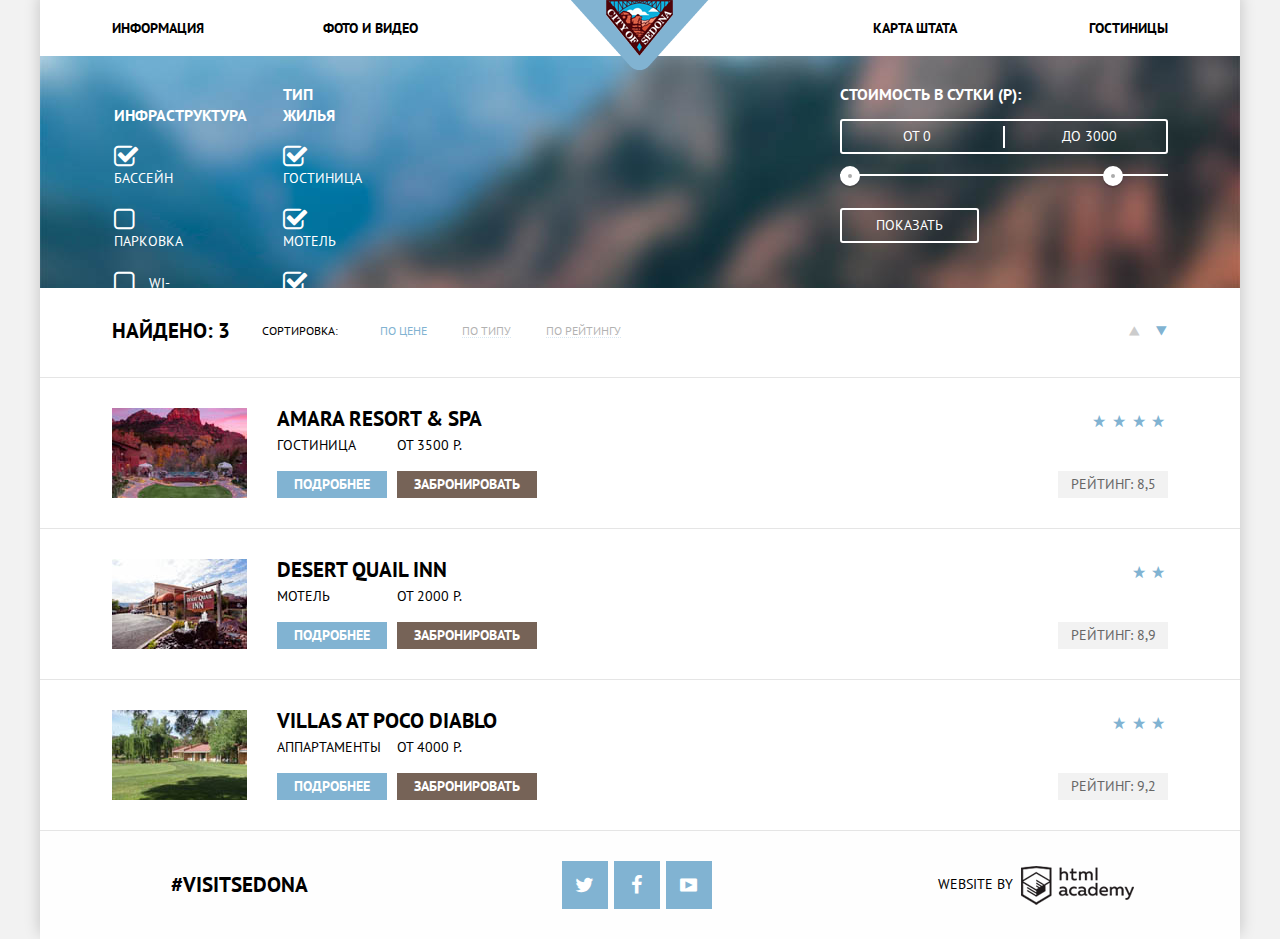
==== hotels.html @ 15d1fc4a "final grid sedona" ====
<!doctype html>
<html>
<head>
    <meta charset="utf-8">
    <title>Sedona-hotels</title>
    <link rel="stylesheet" href="css/normalize.css">
    <link rel="stylesheet" href="css/style.css">
</head>
<body>
    <div class="main-container">
        <header class="main-header">
            <nav class="main-navigation">
                <a class="logo" href="#"><img src="img/header_logo.png" alt="Sedona" width="138" height="70"></a>
                <ul>
                    <li>
                        <a href="#">Информация</a>
                    </li>
                    <li class="offset">
                        <a href="#">Фото и видео</a>
                    </li>
                    <li>
                        <a href="#">Карта штата</a>
                    </li>
                    <li>
                        <a class="active" href="#">Гостиницы</a>
                    </li>
                </ul>
            </nav>
        </header>
        
        <div class="hotels-filters clearfix">
            <form method="post" action="filter">
                <fieldset class="filter-items">
                    <h2 class="title-filter">Инфраструктура</h2>
                    <input class="input-check" type="checkbox" id="comfort1" name="comfort" checked>
                    <label for="comfort1">Бассейн</label>
                    <input class="input-check" type="checkbox" id="comfort2" name="comfort">
                    <label for="comfort2">Парковка</label>
                    <input class="input-check" type="checkbox" id="comfort3" name="comfort">
                    <label for="comfort3">wi-fi</label>
                </fieldset>

                <fieldset class="filter-items">
                    <h2 class="title-filter">Тип жилья</h2>
                    <input class="input-check" type="checkbox" id="house1" name="house" checked>
                    <label for="house1">Гостиница</label>
                    <input class="input-check" type="checkbox" id="house2" name="house" checked>
                    <label for="house2">Мотель</label>
                    <input class="input-check" type="checkbox" id="house3" name="house" checked>
                    <label for="house3">Апартаменты</label>
                </fieldset>

                <div class="filter-cost">
                    <h2 class="title-filter">Стоимость в сутки (р):</h2>
                    <div class="cost-control">
                        <div class="cost-group">
                            <label>от <input class="cost-input-in" type="text" name="cost-in" value="0"></label>
                            <label>до <input class="cost-input-out" type="text" name="cost-out" value="3000"></label>
                        </div>
                        <div class="scale">
                            <button class="scale-min" type="button"></button>
                            <button class="scale-max" type="button"></button>
                        </div>
                    </div>
                    <button class="btn" type="submit">Показать</button>
                </div>
            </form>
        </div>

        <div class="hotels-header clearfix">
            <h2 class="hotels-find-count">Найдено: 3</h2>

            <div class="sort-type">
              <div class="sort-title">Сортировка:</div>
              <a class="active-sort-type" href="#">по цене</a>
              <a href="#">по типу</a>
              <a href="#">по рейтингу</a>
            </div>

            <div class="sort">
              <a class="icon-up-dir" href="#"></a>
              <a class="icon-down-dir icon-active" href="#"></a>
            </div>
        </div> 

        <section class="hotel-items clearfix">
            <a class="photo-hotel" href="#">
                <img src="img/hotels/hotel1.jpg" width="135" height="90" alt="Amara Resort &amp; Spa">
            </a>
            
            <div class="hotel-info">
                <h2 class="hotel-title">
                    <a href="#">Amara Resort &amp; Spa</a>
                </h2>
                <div class="hotel-action">Гостиница
                    <a href="#" class="btn">Подробнее</a>
                </div>
                <div class="hotel-action">от 3500 р.
                    <a href="#" class="btn-order">Забронировать</a>
                </div>
            </div>
            
            <div class="rating">
                <div class="rating-stars"><i class="icon-star"></i><i class="icon-star"></i><i class="icon-star"></i><i class="icon-star"></i></div>
                <div class="rating-value">Рейтинг: 8,5</div>
            </div>   
        </section>
        
        <section class="hotel-items clearfix">
            <a class="photo-hotel" href="#">
                <img src="img/hotels/hotel2.jpg" width="135" height="90" alt="Desert Quail Inn">
            </a>
            
            <div class="hotel-info">
                <h2 class="hotel-title">
                    <a href="#">Desert Quail Inn</a>
                </h2>
                <div class="hotel-action">Мотель
                    <a href="#" class="btn">Подробнее</a>
                </div>
                <div class="hotel-action">от 2000 р.
                    <a href="#" class="btn-order">Забронировать</a>
                </div>
            </div>
            
            <div class="rating">
                <div class="rating-stars"><i class="icon-star"></i><i class="icon-star"></i></div>
                <div class="rating-value">Рейтинг:
                    <span>8,9</span>
                </div>
            </div>    
        </section>
        
        <section class="hotel-items clearfix">
            <a class="photo-hotel" href="#">
                <img src="img/hotels/hotel3.jpg" width="135" height="90" alt="Villas at Poco Diablo">
            </a>
            
            <div class="hotel-info">
                <h2 class="hotel-title">
                    <a href="#">Villas at Poco Diablo</a>
                </h2>
                <div class="hotel-action">Аппартаменты
                    <a href="#" class="btn">Подробнее</a>
                </div>
                <div class="hotel-action">от 4000 р.
                    <a href="#" class="btn-order">Забронировать</a>
                </div>
            </div>
            
            <div class="rating">
                <div class="rating-stars"><i class="icon-star"></i><i class="icon-star"></i><i class="icon-star"></i></div>
                <div class="rating-value">Рейтинг:
                    <span>9,2</span>
                </div>
            </div>     
        </section>
        
        <footer class="footer">
            <a href="#" class="footer-hashtag">#visitsedona</a>

            <div class="footer-socials">
                <a class="btn icon-twitter" href="#">twitter</a>
                <a class="btn icon-facebook" href="#">facebook</a>
                <a class="btn icon-youtube" href="#">youtube</a>
            </div>

            <div class="footer-copyright">website by<a class="logo-academy" href="https://htmlacademy.ru/">logo-htmlacademy</a></div>
        </footer>
    </div>
</body>
---- css/style.css ----
/**
 *  ===========================================
 *       Cлужебные правила
 *  ===========================================
**/

.clearfix::after {
    content: '';
    display: table;
    clear: both;
}

@font-face {
  font-family: "PTSans Bold";
  font-style: normal;
  font-weight: 700;
  src: url("../fonts/PTSans/PTS75F.ttf");
}

@font-face {
  font-family: "PTSans Regular";
  font-style: normal;
  font-weight: normal;
  src: url("../fonts/PTSans/PTS55F.ttf");
}

@font-face {
  font-family: 'symbols-sedona';
  src: url('../fonts/symbols-sedona/symbols-sedona.eot?60737633');
  src: url('../fonts/symbols-sedona/symbols-sedona.eot?60737633#iefix') format('embedded-opentype'),
       url('../fonts/symbols-sedona/symbols-sedona.woff?60737633') format('woff'),
       url('../fonts/symbols-sedona/symbols-sedona.ttf?60737633') format('truetype'),
       url('../fonts/symbols-sedona/symbols-sedona.svg?60737633#symbols-sedona') format('svg');
  font-weight: normal;
  font-style: normal;
}

[class^="icon-"]:before, [class*=" icon-"]:before {
  font-family: "symbols-sedona";
  font-style: normal;
  font-weight: normal;
  speak: none;
  display: inline-block;
  text-decoration: inherit;
  width: 1em;
  margin-right: .2em;
  text-align: center;
  font-variant: normal;
  text-transform: none;
  line-height: 1em;
  margin-left: .2em;
}
 
.icon-facebook:before { content: '\66'; } /* 'f' */
.icon-twitter:before { content: '\74'; } /* 't' */
.icon-up-dir:before { content: '\25b2'; color: #cccccc; } /* '▲' */
.icon-down-dir:before { content: '\25bc'; color: #cccccc; } /* '▼' */
.icon-star:before { content: '\2605'; color: #81b3d2; } /* '★' */
.icon-check-off:before { content: '\2610'; } /* '☐' */
.icon-check-on:before { content: '\2611'; } /* '☑' */
.icon-calendar:before { content: '\e800'; } /* '' */
.icon-plus:before { content: '\e801'; } /* '' */
.icon-minus:before { content: '\e802'; } /* '' */
.icon-youtube:before { content: '\f39e'; } /* '' */


/*Чтоб не мешало )))*/
.popup-search{
    display: none;
}



/**
 *  ===========================================
 *       Сетка
 *  ===========================================
**/


/*  ширина и центрирование
-----------------------------------------------*/
.main-container{
    min-width: 768px;
    max-width: 1200px;
    margin: 0 auto;
}


/*  правила шапки сайта
-----------------------------------------------*/
.main-header{
    position: relative;
}

    .main-header .logo{
        position: absolute;
        z-index: 1;
        left: 50%;
        top: -15px;
        margin-left: -69px;
    }

        .main-navigation ul{
            margin: 0;
            padding: 0 6%;
            font-size: 0;
        }

            .main-navigation li {
                display: inline-block;
                vertical-align: top;
                width: 20%;
            }

                .main-navigation li.offset{
                        margin-right: 20%;
                }

                .main-navigation li:nth-child(3) {
                    text-align: right;
                }

                .main-navigation li:nth-child(4) {
                    text-align: right;
                }

                    .main-navigation a {
                        display: inline-block;
                        font-size: 14px;
                        padding: 15px 0;
                        text-align: center;
                        text-decoration: none;
                        color: #000;
                    }

                    .main-navigation a:hover{
                        color: #a3c7de;
                    }

                    .main-navigation a:active{
                        color: #b2b2b2;
                    }


/*  правила подвала сайта
-----------------------------------------------*/
.footer{
    bottom: 0;
    left: 0;
    right: 0;
    padding: 30px 0;
    font-size: 0;
}

    .footer-hashtag{
        display: inline-block;
        width: 33.33%;
        font-size: 21px;
    }

    .footer-socials{
        display: inline-block;
        width: 33.33%;
        font-size: 0px;
    }

        .footer-socials a{
            display: inline-block;
            margin-right: 6px;
            width: 46px;
            height: 48px;
        }

    .footer-copyright{
        display: inline-block;
        width: 33.33%;
        font-size: 14px;
    }

        .footer-copyright .logo-academy{
            display: inline-block;
            font-size: 0;
            width: 113px;
            height: 39px;
            margin: 4px 8px;
        }

    
/*  правила страницы index.html
-----------------------------------------------*/
.promo{
    position: relative;
    width: 100%;
    height: 508px;
}

    .promo img{
        display: block;
        margin: 0 auto;
        padding-top: 76px;
    }

.reasons-header{
    height: 216px;
    background: #ffffff;
}

    .reasons-header .reasons-title{
        display: block;
        margin: 0 auto;
        padding-top: 64px;
        width: 500px;
    }
    
.reason-row{
    min-height: 256px;
}
            
    .reason-row .reason{
        float: left;
        width: 33.33%;
        height: 256px;
        font-size: 14px;
        vertical-align: top;
        text-align: center;
        padding: 35px 4% 0;
        box-sizing: border-box;
        background: #81b3d2;
        color: #ffffff;
    }

.reason-row-image .reason-picture{
    float: right;
}

.reason-row-image .reason{
    float: left;
}

.reason-row-image-invert .reason{
    float: right;
}

.reason-row-image-invert .reason-picture{
    float: left;
}

    .reason-image{
        position: relative;
        background: #ffffff;
        color: #000000;
    }

        .reason-image .reason-title{
            padding-top: 105px;
        }

        .reason-image .reason-text{
            font-family: "PTSans Regular", "Arial", sans-serif;
            line-height: 21px;
        }

    .reason-picture{
        position: relative;
        display: inline-block;
        width: 66.67%;
        height: 256px;
        overflow: hidden;
        font-size: 14px;
    }

        .reason-picture img{
            position: absolute;
            max-width: 100%;
            height: auto;
            -webkit-transform: scale(1);
            -ms-transform: scale(1);
            transform: scale(1);
        }

.reason-row-gray .reason{
    background: #eeeeee;
    color:#000000;
}

.search-hotel{
   width: 568px;
    margin: 0 auto;
    text-align: center;
}

    .search-hotel .search-hotel-title{
        font-size: 30px;
        line-height: 24px;
        text-align: center;
        margin-top: 59px;
    }

    .search-hotel .search-text{
        font-family: "PTSans Regular", "Arial", sans-serif;
        line-height: 24px;
        text-align: center;
        margin-top: 29px;
    }

.btn-search{
    display: block;
    margin: 0 auto;
    background: #766357;
    padding: 30px;
    margin-top: 45px;
    text-decoration: none;
    color: #ffffff;
    font-size: 21px;
}

    .btn-search:hover{
        background: #604e43;
    }

    .btn-search:active{
        background: #503e33;
        color: rgba(255,255,255,0.3);
    }

.map{
    position: relative;
    height: 593px;
}

.map-canvas{
    height: auto;
}


/*  правила страницы hotels.html
-----------------------------------------------*/
.hotels-filters{
    position: relative;
    width: 100%;
    max-height: 217px;
    padding-top: 15px;
}

.filter-items{
    display: inline-block;
    padding-left: 6%;
    margin-right: 30px;
}

input[type="checkbox"]{ 
    display: none; 
}

input[type="checkbox"] + label{
    display: block;
    margin: 21px 0;
    cursor: pointer;
}

input[type="checkbox"] + label::before{
    content: "\2610";
    font-family: "symbols-sedona";
    display: inline-block;
    vertical-align: top;
    font-size: 26px;
    margin-right: 15px;
}

input[type="checkbox"]:checked + label::before{
    content: "\2611";
    margin-right: 11px;
}

.filter-cost{
    display: inline-block;
    float: right;
    padding-right: 6%;
    box-sizing: border-box;
    width: 33.33%;
}

    .cost-group {
        position: relative;
        font-size: 0;
    }

    .cost-group label {
        display: inline-block;
        width: 40%;
        padding: 5px 5%;
        font-size: 14px;
    }

    .cost-group input{
        max-width: 50%;
        padding: 0;
    }

    .scale{
        position: relative;
        margin: 20px 0;
        height: 2px;
        background: #fff;
    }

    .scale button{
        position: absolute;
        top: -8px;
        padding: 2px;
        box-shadow: 0 2px 0 0 rgba(0,0,0,.14);
        cursor: pointer;
    }

        .scale button.scale-min{
            left: 0;
        }

        .scale button.scale-max{
            right: 45px;
        }

button.btn{
    display: inline-block;
    margin: 12px 0px;
    padding: 5px 34px;
    cursor: pointer;
}

.hotels-header{
    display: block;
    padding: 30px 6%;
}

    .hotels-find-count{
        float: left;
        margin: 0;
        width: 150px;
        line-height: 26px;
    }

    .sort-type{
        float: left;
    }

        .sort-type a{
            position: relative;
            margin-right: 32px;
        }

        .sort-title{
            display: inline-block;
            width: 115px;
        }

.sort{
    float: right;
}

    .sort a{
        display: inline-block;
        width: 23px;
    }

.hotel-items{
    padding: 30px 6%;
    border-bottom: 1px solid #e5e5e5;
}

    .photo-hotel{
        display: block;
        float: left;
        width: 135px;
        height: 90px;
    }

.hotel-info{
    float: left;
    margin-left: 30px;
}

    .hotel-title{
        margin-top:0;
        margin-bottom: 6px;
    }

.hotel-action{
    display: inline-block;
    max-width: 160px;
    margin: 0px 6px 0px 0px;
}

    .hotel-action a{
        display: block;
        margin-top: 15px;
        padding: 3px 17px;
    }

.rating{
    float:right;
    width: 110px;
    text-align: right;
}

    .rating-stars{
        position: relative;
        width: 110px;
        height: 21px;
        margin-bottom: 42px;
    }

        .rating-value{
            padding: 3px 0px;
        }

/**
 *  ============================================
 *       Оформление и декорирование
 *  ============================================
**/

body{
    background: #f2f2f2;
    font-family: "PTSans Bold", "PT Sans", "Arial", serif;
    text-transform: uppercase;
    font-size: 14px;
    line-height: 26px;
    color: #000000;
    font-weight: normal;
}

h1{
    font-size: 21px;
    line-height: 26px;
}

h2{
    font-size: 21px;
    line-height: 21px;
}

p{
    line-height: 26px;
}

figure{
    margin: 0;
    padding: 0;
}

fieldset{
    padding: 0;
    border: none;
}

input[type="checkbox"] + label{
    color: #ffffff;
    vertical-align: top;
    font-family: "PTSans Regular", "Arial", sans-serif;
    line-height: 21px;
}

.main-container{
    box-shadow: 0 -5px 15px 0 rgba(0,0,0,.2);
    background: #ffffff;
}

.main-header{
    background: #fff;
}

    .main-navigation ul{
        list-style: none;
    }

.promo{
    background: url("../img/promo_img.jpg") no-repeat 50% 30%;
    background-size: cover;
}

    .promo::after{
        content: "";
        position: absolute;
        left: 0;
        right: 0;
        bottom: 0;
        height: 57px;
        background: url("../img/promo_maska.png");
        background-size: 100% 57px;
    }

.reasons-title{
    text-align: center;
}

    .reason-image::before {
            content: '';
            position: absolute;
            left: 50%;
            top: 60px;
            width: 75px;
            height: 76px;
            margin-left: -38px;
            background: transparent url("../img/sprites_advices.png") no-repeat;
    }

        .reason-image-home::before {
            background-position: 0 0;
        }

        .reason-image-hamburger::before {
            background-position: 0 -88px;
        }

        .reason-image-gift::before {
            background-position: 0 -182px;
        }

.reasons-header p{
    font-family: "PTSans Regular", "Arial", sans-serif;
    text-align: center;
    margin-top: 38px;
    margin-bottom: 20px;
}

    .reason-number{
        font-family: "PTSans Regular", "Arial", sans-serif;
        line-height: 21px;
    }

    .reason-text{
        font-family: "PTSans Regular", "Arial", sans-serif;
        line-height: 21px;
    }

.reason-row .reason-image{
    min-height: 330px;
    background: #ffffff;
    color: #000000;
}

.hotels-filters{
    background: transparent url("../img/bg_hotels_filters.jpg") no-repeat 0 50%;
    background-size: cover;
    color: #ffffff;
}

    .hotel-filters h2{
        text-align: left;
    }

.filter-items h2{
    font-family: "PTSans Bold", "Arial", sans-serif;
    font-size: 16px;
    line-height: 21px;
    color: #ffffff;  
}

.filter-cost{
    vertical-align: top;
    font-size: 14px;
}

.title-filter{
    color: #ffffff;
    font-size: 16px;
}

.cost-group {
    border: 2px solid #ffffff;
    border-radius: 3px;
}

    .cost-group::before {
        content: '';
        position: absolute;
        left: 50%;
        top: 5px;
        width: 2px;
        height: 22px;
        margin-left: -1px;
        background: #fff;
    }

    .cost-group label {
        vertical-align: top;
        text-align: right;
        font-family: "PTSans Regular", "Arial", sans-serif;
        line-height: 21px;
    }

    .cost-group input{
        border: none;
        color: #fff;
        background-color: transparent;
    }

    .scale button{
        border: 8px solid #fff;
        border-radius: 50%;
        outline: none;
        background: #ababab;
    }

button.btn{
    border: 2px solid #FFF;
    border-radius: 3px;
    background-color: transparent;   
    font-family: "PTSans Regular", "Arial", sans-serif;
    color: #FFF;
    line-height: 21px;
    text-align: center;
    text-transform: uppercase;
}

.sort a{
        font-size: 23px;
        text-align: right;
        text-decoration: none;
    }

.hotel-items{
    border-bottom: 1px solid #e5e5e5;
}

.hotel-info{
    float: left;
    margin-left: 30px;
}

    .hotel-title{
        margin-top:0;
        margin-bottom: 6px;
    }

        .hotel-title a{
            color: #000000;
            text-decoration: none;
        }

.hotel-action{
    vertical-align: top;
    font-family: "PTSans Regular", "Arial", sans-serif;
    line-height: 21px;
}

    .hotel-action a{
        background: #81b3d2;
        text-decoration: none;
        font-family: "PTSans Bold", "Arial", sans-serif;
        color: #ffffff;
    }

    .rating-value{
        text-align: center;
        color: #666;
        background: #F2F2F2;
        font-family: "PTSans Regular", "Arial", sans-serif;
        line-height: 21px;
    }

.hotels-header{
    line-height: 26px;
    border-bottom: 1px solid #e5e5e5;
}

    .sort-type{
        font-family: "PTSans Regular", "Arial", sans-serif;
        font-size: 12px;
    }

        .sort-type a{
            vertical-align: top;
            text-decoration: none;
            color: #000000;
            opacity: 0.3;
        }

        .sort-title{
            vertical-align: top;
        }

.sort-type a::after {
    content: '';
    position: absolute;
    left: 0;
    right: 0;
    bottom: 0;
    border-top: 1px dotted #81b3d2;
}

.sort-type a:hover{
    color: #81b3d2;
    opacity: 1;
}

.sort-type a:active::after{
    border: none;
}

.sort-type a:active{
    color: #000000;
    opacity: 1;
}


.sort-type a.active-sort-type{
    color:#81b3d2;
    opacity: 1;
}

.sort-type a.active-sort-type::after{
    border: none;
}

.icon-up-dir:hover::before, .icon-down-dir:hover::before{
    color: #000000;
}

.icon-active::before{
    color: #81b3d2;
}

.icon-up-dir:active::before, .icon-down-dir:active::before{
    color: #81b3d2;
}


.hotel-title a:hover{
    color: #81b3d2;
}

.hotel-title a:active{
    color: rgba(0, 0, 0, 0.3);
}

.hotel-action a.btn:hover{
    background: #669ec0;
}

.hotel-action a.btn:active{
    background: #5496bd;
    color: rgba(255, 255, 255, 0.3);
}

.hotel-action a.btn-order{
    background: #766357;
}

.hotel-action a.btn-order:hover{
    background: #604e43;
}

.hotel-action a.btn-order:active{
    background: #503e33;
    color: rgba(255, 255, 255, 0.3);
}





.footer{
    background: rgba(254, 254, 254, 0.9);
}

.footer-hashtag{
    color: #000000;
    text-align: center;
    text-decoration: none;
    vertical-align: middle;
}

.footer-socials{
    text-align: center;
}

    .footer-socials a{
        background: #81b3d2;
        vertical-align: middle;
        text-decoration: none;
    }

    .footer-socials a::before{
        font-size: 20px;
        line-height: 48px;
    }

.footer-socials a.icon-twitter::before,
.footer-socials a.icon-facebook::before,
.footer-socials a.icon-youtube::before{
    color: #ffffff;
}

.footer-copyright{
    font-family: "PTSans Regular", "Alial", sans-serif;
    text-align: center;
    text-decoration: none;
    vertical-align: middle;
}


    .footer-copyright .logo-academy{
        vertical-align: middle;
        text-decoration: none;
        background: transparent url("../img/sprites_ha.png") no-repeat;
        background-position: 50% 0;
    }

        .logo-academy:hover {
            background-position: 50% -48px;
        }

        .logo-academy:active {
            background-position: 50% -95px;
        }
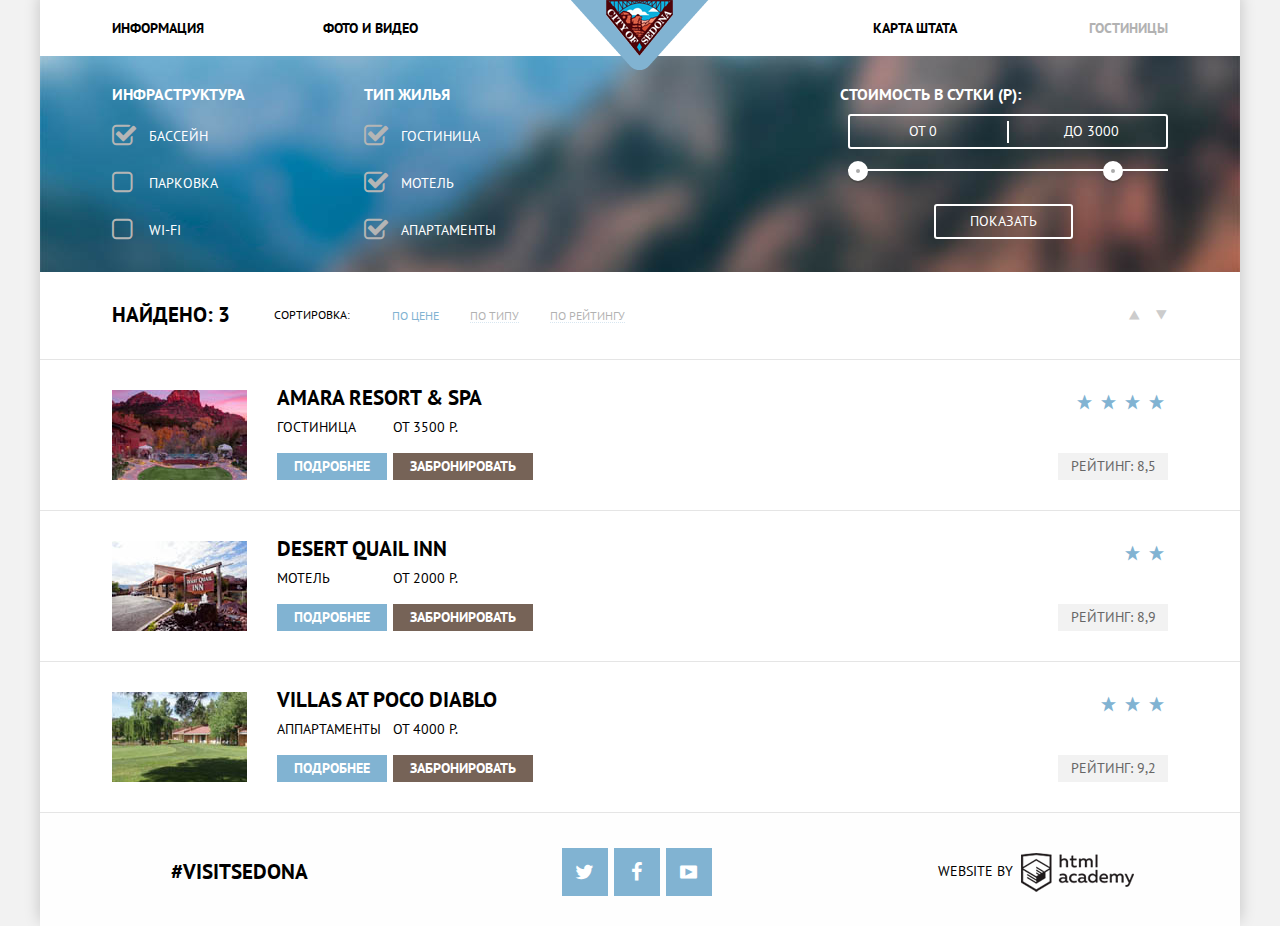
==== commit eba90a84: "+++" ====
--- a/hotels.html
+++ b/hotels.html
@@ -2,7 +2,8 @@
 <html>
 <head>
     <meta charset="utf-8">
-    <title>Sedona-hotels</title>
+    <title>Sedona hotels</title>
+    <link href='https://fonts.googleapis.com/css?family=PT+Sans:400,700&subset=latin,cyrillic' rel='stylesheet' type='text/css'>
     <link rel="stylesheet" href="css/normalize.css">
     <link rel="stylesheet" href="css/style.css">
 </head>
@@ -28,8 +29,8 @@
             </nav>
         </header>
         
-        <div class="hotels-filters clearfix">
-            <form method="post" action="filter">
+        <div class="hotels-filters">
+            <form method="post" action="filter" class="clearfix">
                 <fieldset class="filter-items">
                     <h2 class="title-filter">Инфраструктура</h2>
                     <input class="input-check" type="checkbox" id="comfort1" name="comfort" checked>
--- a/css/style.css
+++ b/css/style.css
@@ -1,89 +1,21 @@
-/**
- *  ===========================================
- *       Cлужебные правила
- *  ===========================================
-**/
-
-.clearfix::after {
-    content: '';
-    display: table;
-    clear: both;
-}
-
-@font-face {
-  font-family: "PTSans Bold";
-  font-style: normal;
-  font-weight: 700;
-  src: url("../fonts/PTSans/PTS75F.ttf");
-}
-
-@font-face {
-  font-family: "PTSans Regular";
-  font-style: normal;
-  font-weight: normal;
-  src: url("../fonts/PTSans/PTS55F.ttf");
-}
-
-@font-face {
-  font-family: 'symbols-sedona';
-  src: url('../fonts/symbols-sedona/symbols-sedona.eot?60737633');
-  src: url('../fonts/symbols-sedona/symbols-sedona.eot?60737633#iefix') format('embedded-opentype'),
-       url('../fonts/symbols-sedona/symbols-sedona.woff?60737633') format('woff'),
-       url('../fonts/symbols-sedona/symbols-sedona.ttf?60737633') format('truetype'),
-       url('../fonts/symbols-sedona/symbols-sedona.svg?60737633#symbols-sedona') format('svg');
-  font-weight: normal;
-  font-style: normal;
-}
-
-[class^="icon-"]:before, [class*=" icon-"]:before {
-  font-family: "symbols-sedona";
-  font-style: normal;
-  font-weight: normal;
-  speak: none;
-  display: inline-block;
-  text-decoration: inherit;
-  width: 1em;
-  margin-right: .2em;
-  text-align: center;
-  font-variant: normal;
-  text-transform: none;
-  line-height: 1em;
-  margin-left: .2em;
-}
- 
-.icon-facebook:before { content: '\66'; } /* 'f' */
-.icon-twitter:before { content: '\74'; } /* 't' */
-.icon-up-dir:before { content: '\25b2'; color: #cccccc; } /* '▲' */
-.icon-down-dir:before { content: '\25bc'; color: #cccccc; } /* '▼' */
-.icon-star:before { content: '\2605'; color: #81b3d2; } /* '★' */
-.icon-check-off:before { content: '\2610'; } /* '☐' */
-.icon-check-on:before { content: '\2611'; } /* '☑' */
-.icon-calendar:before { content: '\e800'; } /* '' */
-.icon-plus:before { content: '\e801'; } /* '' */
-.icon-minus:before { content: '\e802'; } /* '' */
-.icon-youtube:before { content: '\f39e'; } /* '' */
-
-
-/*Чтоб не мешало )))*/
-.popup-search{
-    display: none;
-}
-
-
-
-/**
- *  ===========================================
- *       Сетка
- *  ===========================================
-**/
-
-
-/*  ширина и центрирование
+/*  Правила центрирования сайта
 -----------------------------------------------*/
+body{
+    background: #f2f2f2;
+    font-family: "PT Sans", "Arial", serif;
+    font-weight: 700;
+    text-transform: uppercase;
+    font-size: 14px;
+    line-height: 26px;
+    color: #000000;
+}
+
 .main-container{
     min-width: 768px;
     max-width: 1200px;
     margin: 0 auto;
+    box-shadow: 0 -5px 15px 0 rgba(0,0,0,.2);
+    background: #ffffff;
 }
 
 
@@ -91,6 +23,7 @@
 -----------------------------------------------*/
 .main-header{
     position: relative;
+    background: #fff;
 }
 
     .main-header .logo{
@@ -105,6 +38,7 @@
             margin: 0;
             padding: 0 6%;
             font-size: 0;
+            list-style: none;
         }
 
             .main-navigation li {
@@ -139,8 +73,20 @@
                     }
 
                     .main-navigation a:active{
+                        color: rgba(0, 0, 0, 0.3);
+                    }
+
+                    .main-navigation a.active{
                         color: #b2b2b2;
                     }
+
+                        .main-navigation a.active:hover{
+                            color: #766357;
+                        }
+
+                        .main-navigation a.active:active{
+                            color: rgba(118, 99, 87, 0.3);
+                        }
 
 
 /*  правила подвала сайта
@@ -150,19 +96,26 @@
     left: 0;
     right: 0;
     padding: 30px 0;
+    padding-top: 35px;
     font-size: 0;
+    background: rgba(254, 254, 254, 0.9);
 }
 
     .footer-hashtag{
         display: inline-block;
         width: 33.33%;
         font-size: 21px;
+        color: #000000;
+        text-align: center;
+        text-decoration: none;
+        vertical-align: middle;
     }
 
     .footer-socials{
         display: inline-block;
         width: 33.33%;
         font-size: 0px;
+        text-align: center;
     }
 
         .footer-socials a{
@@ -170,12 +123,49 @@
             margin-right: 6px;
             width: 46px;
             height: 48px;
-        }
+            background: #81b3d2;
+            vertical-align: middle;
+            text-decoration: none;
+        }
+
+            .footer-socials a:hover,
+            .footer-socials a:hover,
+            .footer-socials a:hover{
+                background: #669ec0;
+            }
+
+            .footer-socials a:active,
+            .footer-socials a:active,
+            .footer-socials a:active{
+                background: #5496bd;
+            }
+
+            .footer-socials a::before{
+                font-size: 20px;
+                line-height: 48px;
+            }
+
+                .footer-socials a.icon-twitter::before,
+                .footer-socials a.icon-facebook::before,
+                .footer-socials a.icon-youtube::before{
+                    color: #ffffff;
+                }
+
+                .footer-socials a.icon-twitter:active::before,
+                .footer-socials a.icon-facebook:active::before,
+                .footer-socials a.icon-youtube:active::before{
+                    opacity: 0.3;
+                }
 
     .footer-copyright{
         display: inline-block;
         width: 33.33%;
         font-size: 14px;
+        font-family: "PT Sans", "Arial", sans-serif;
+        font-weight: 400;
+        text-align: center;
+        text-decoration: none;
+        vertical-align: middle;
     }
 
         .footer-copyright .logo-academy{
@@ -184,16 +174,41 @@
             width: 113px;
             height: 39px;
             margin: 4px 8px;
-        }
-
-    
+            vertical-align: middle;
+            text-decoration: none;
+            background: transparent url("../img/sprites_ha.png") no-repeat;
+            background-position: 50% 0;
+        }
+
+            .logo-academy:hover {
+                background-position: 50% -48px;
+            }
+
+            .logo-academy:active {
+                background-position: 50% -95px;
+            }
+
+        
 /*  правила страницы index.html
 -----------------------------------------------*/
 .promo{
     position: relative;
     width: 100%;
     height: 508px;
-}
+    background: url("../img/promo_img.jpg") no-repeat 50% 30%;
+    background-size: cover;
+}
+
+    .promo::after{
+        content: "";
+        position: absolute;
+        left: 0;
+        right: 0;
+        bottom: 0;
+        height: 57px;
+        background: url("../img/promo_maska.png");
+        background-size: 100% 57px;
+    }
 
     .promo img{
         display: block;
@@ -209,10 +224,18 @@
     .reasons-header .reasons-title{
         display: block;
         margin: 0 auto;
-        padding-top: 64px;
+        padding-top: 60px;
         width: 500px;
     }
-    
+
+    .reasons-header p{
+        font-family: "PT Sans", "Arial", sans-serif;
+        font-weight: 400;
+        text-align: center;
+        margin-top: 26px;
+        margin-bottom: 20px;
+    }
+  
 .reason-row{
     min-height: 256px;
 }
@@ -230,6 +253,71 @@
         color: #ffffff;
     }
 
+
+    .reason-row .reason-image{
+        min-height: 330px;
+        background: #ffffff;
+        color: #000000;
+    }
+
+    .reason-image-home::before {
+        background-position: 0 0;
+    }
+
+    .reason-image-hamburger::before {
+        background-position: 0 -88px;
+    }
+
+    .reason-image-gift::before {
+        background-position: 0 -182px;
+    }
+
+        .reason-image{
+            position: relative;
+            background: #ffffff;
+            color: #000000;
+        }
+
+            .reason-image::before {
+                content: '';
+                position: absolute;
+                left: 50%;
+                top: 60px;
+                width: 75px;
+                height: 76px;
+                margin-left: -38px;
+                background: transparent url("../img/sprites_advices.png") no-repeat;
+            }
+
+        .reason-image .reason-title{
+            padding-top: 108px;
+        }
+
+            .reasons-title{
+                 text-align: center;
+            }
+
+                .reason-number{
+                    font-family: "PT Sans", "Arial", sans-serif;
+                    font-weight: 400;
+                    line-height: 21px;
+                    margin-top: 25px;
+                }
+
+        .reason-image .reason-text{
+            font-family: "PT Sans", "Arial", sans-serif;
+            font-weight: 400;
+            line-height: 21px;
+        }
+
+        .reason-text{
+            font-family: "PT Sans", "Arial", sans-serif;
+            font-weight: 400;
+            line-height: 21px;
+            margin-top: 22px;
+        }
+
+
 .reason-row-image .reason-picture{
     float: right;
 }
@@ -245,27 +333,14 @@
 .reason-row-image-invert .reason-picture{
     float: left;
 }
-
-    .reason-image{
-        position: relative;
-        background: #ffffff;
-        color: #000000;
-    }
-
-        .reason-image .reason-title{
-            padding-top: 105px;
-        }
-
-        .reason-image .reason-text{
-            font-family: "PTSans Regular", "Arial", sans-serif;
-            line-height: 21px;
-        }
 
     .reason-picture{
         position: relative;
         display: inline-block;
         width: 66.67%;
         height: 256px;
+        margin: 0;
+        padding: 0;
         overflow: hidden;
         font-size: 14px;
     }
@@ -282,6 +357,7 @@
 .reason-row-gray .reason{
     background: #eeeeee;
     color:#000000;
+    padding-top: 28px;
 }
 
 .search-hotel{
@@ -294,11 +370,12 @@
         font-size: 30px;
         line-height: 24px;
         text-align: center;
-        margin-top: 59px;
+        margin-top: 55px;
     }
 
     .search-hotel .search-text{
-        font-family: "PTSans Regular", "Arial", sans-serif;
+        font-family: "PT Sans", "Arial", sans-serif;
+        font-weight: 400;
         line-height: 24px;
         text-align: center;
         margin-top: 29px;
@@ -309,7 +386,7 @@
     margin: 0 auto;
     background: #766357;
     padding: 30px;
-    margin-top: 45px;
+    margin-top: 50px;
     text-decoration: none;
     color: #ffffff;
     font-size: 21px;
@@ -329,25 +406,50 @@
     height: 593px;
 }
 
-.map-canvas{
-    height: auto;
-}
+    .map-canvas{
+        height: auto;
+    }
 
 
 /*  правила страницы hotels.html
 -----------------------------------------------*/
 .hotels-filters{
     position: relative;
-    width: 100%;
     max-height: 217px;
-    padding-top: 15px;
-}
+    padding: 15px 6% 5px;
+    background: transparent url("../img/bg_hotels_filters.jpg") no-repeat 0 50%;
+    background-size: cover;
+    color: #ffffff;
+}
+
+    .hotels-filters form{
+        font-size: 0px;
+    }
+
+        .hotel-filters h2{
+            text-align: left;
+        }
+
 
 .filter-items{
-    display: inline-block;
-    padding-left: 6%;
+    float: left;
+    box-sizing: border-box;
+    margin: 0;
     margin-right: 30px;
-}
+    font-size: 14px;
+}
+
+    .filter-items:first-child{
+         margin-right: 119px;
+    }
+
+    .filter-items h2{
+        font-family: "PT Sans", "Arial", sans-serif;
+        font-weight: 700;
+        font-size: 16px;
+        line-height: 21px;
+        color: #ffffff;  
+    }
 
 input[type="checkbox"]{ 
     display: none; 
@@ -356,46 +458,108 @@
 input[type="checkbox"] + label{
     display: block;
     margin: 21px 0;
+    margin-bottom: 26px;
+    margin-left: 0;
     cursor: pointer;
-}
-
-input[type="checkbox"] + label::before{
-    content: "\2610";
-    font-family: "symbols-sedona";
-    display: inline-block;
+    color: #ffffff;
     vertical-align: top;
-    font-size: 26px;
-    margin-right: 15px;
+    font-family: "PT Sans", "Arial", sans-serif;
+    font-weight: 400;
+    line-height: 21px;
+}
+
+    input[type="checkbox"] + label::before{
+        content: "\2610";
+        color: #b5b5b5;
+        font-family: "symbols-sedona";
+        display: inline-block;
+        vertical-align: top;
+        font-size: 26px;
+        margin-right: 17px;
+    }
+
+    input[type="checkbox"] + label:hover::before{
+        color: #ffffff;
+    }
+
+input[type="checkbox"]:disabled + label::before,
+input[type="checkbox"]:disabled + label{
+    color: #595c5c;
+    cursor: default;
 }
 
 input[type="checkbox"]:checked + label::before{
     content: "\2611";
-    margin-right: 11px;
+    margin-right: 13px;
 }
 
 .filter-cost{
-    display: inline-block;
     float: right;
-    padding-right: 6%;
+    font-size: 14px;
     box-sizing: border-box;
-    width: 33.33%;
+    width: 33%;
+    padding-left: 20px;
+    vertical-align: top;
+    font-size: 14px;
+}
+
+    .filter-cost .title-filter{
+        margin-bottom: 9px;    
+    }
+
+    .title-filter{
+        color: #ffffff;
+        font-size: 16px;
+    }
+
+        .hotel-title a:hover{
+            color: #81b3d2;
+        }
+
+        .hotel-title a:active{
+            color: rgba(0, 0, 0, 0.3);
+        }
+
+.cost-control{
+    margin-left: 8px;
 }
 
     .cost-group {
         position: relative;
         font-size: 0;
-    }
+        border: 2px solid #ffffff;
+        border-radius: 3px;
+    }
+
+        .cost-group::before {
+            content: '';
+            position: absolute;
+            left: 50%;
+            top: 5px;
+            width: 2px;
+            height: 22px;
+            margin-left: -1px;
+            background: #fff;
+        }
 
     .cost-group label {
         display: inline-block;
         width: 40%;
         padding: 5px 5%;
         font-size: 14px;
+        vertical-align: top;
+        text-align: right;
+        font-family: "PT Sans", "Arial", sans-serif;
+        font-weight: 400;
+        line-height: 21px;
     }
 
     .cost-group input{
         max-width: 50%;
         padding: 0;
+        border: none;
+        color: #fff;
+        background-color: transparent;
     }
 
     .scale{
@@ -411,7 +575,15 @@
         padding: 2px;
         box-shadow: 0 2px 0 0 rgba(0,0,0,.14);
         cursor: pointer;
-    }
+        border: 8px solid #fff;
+        border-radius: 50%;
+        outline: none;
+        background: #ababab;
+    }
+
+        .scale button:hover {
+            background: #1c4f80;
+        }
 
         .scale button.scale-min{
             left: 0;
@@ -422,36 +594,88 @@
         }
 
 button.btn{
-    display: inline-block;
-    margin: 12px 0px;
+    display: block;
     padding: 5px 34px;
     cursor: pointer;
+    margin: 0 auto;
+    margin-top: 33px;
+    border: 2px solid #FFF;
+    border-radius: 3px;
+    background-color: transparent;   
+    font-family: "PT Sans", "Arial", sans-serif;
+    font-weight: 400;
+    color: #FFF;
+    line-height: 21px;
+    text-align: center;
+    text-transform: uppercase;
 }
 
 .hotels-header{
     display: block;
     padding: 30px 6%;
+    padding-bottom: 28px;
+    line-height: 26px;
+    border-bottom: 1px solid #e5e5e5;
 }
 
     .hotels-find-count{
         float: left;
         margin: 0;
-        width: 150px;
+        width: 162px;
         line-height: 26px;
     }
 
     .sort-type{
         float: left;
+        font-family: "PT Sans", "Arial", sans-serif;
+        font-weight: 400;
+        font-size: 12px;
     }
 
         .sort-type a{
             position: relative;
-            margin-right: 32px;
-        }
-
+            margin-right: 28px;
+            vertical-align: middle;
+            text-decoration: none;
+            color: #000000;
+            opacity: 0.3;
+        }
+
+            .sort-type a::after {
+                content: '';
+                position: absolute;
+                left: 0;
+                right: 0;
+                bottom: 0;
+                border-top: 1px dotted #81b3d2;
+            }
+
+            .sort-type a:hover{
+                color: #81b3d2;
+                opacity: 1;
+            }
+
+            .sort-type a:active::after{
+                border: none;
+            }
+
+            .sort-type a:active{
+                color: #000000;
+                opacity: 1;
+            }
+
+            .sort-type a.active-sort-type{
+                color:#81b3d2;
+                opacity: 1;
+            }
+
+            .sort-type a.active-sort-type::after{
+                border: none;
+            }
         .sort-title{
             display: inline-block;
             width: 115px;
+            vertical-align: top;
         }
 
 .sort{
@@ -461,6 +685,21 @@
     .sort a{
         display: inline-block;
         width: 23px;
+        font-size: 23px;
+        text-align: right;
+        text-decoration: none;
+    }
+    
+    .icon-up-dir:hover::before, .icon-down-dir:hover::before{
+    color: #000000;
+    }
+
+    .icon-active::before{
+        color: #81b3d2;
+    }
+
+    .icon-up-dir:active::before, .icon-down-dir:active::before{
+        color: #81b3d2;
     }
 
 .hotel-items{
@@ -481,21 +720,57 @@
 }
 
     .hotel-title{
-        margin-top:0;
-        margin-bottom: 6px;
-    }
+            margin-top:-3px;
+            margin-bottom: 9px;
+        }
+
+            .hotel-title a{
+                color: #000000;
+                text-decoration: none;
+            }
 
 .hotel-action{
     display: inline-block;
     max-width: 160px;
-    margin: 0px 6px 0px 0px;
+    margin-right: 2px;
+    vertical-align: top;
+    font-family: "PT Sans", "Arial", sans-serif;
+    font-weight: 400;
+    line-height: 21px;
 }
 
     .hotel-action a{
         display: block;
         margin-top: 15px;
         padding: 3px 17px;
-    }
+        background: #81b3d2;
+        text-decoration: none;
+        font-family: "PT Sans", "Arial", sans-serif;
+        font-weight: 700;
+        color: #ffffff;
+    }
+
+        .hotel-action a.btn:hover{
+            background: #669ec0;
+        }
+
+        .hotel-action a.btn:active{
+            background: #5496bd;
+            color: rgba(255, 255, 255, 0.3);
+        }
+
+        .hotel-action a.btn-order{
+            background: #766357;
+        }
+
+        .hotel-action a.btn-order:hover{
+            background: #604e43;
+        }
+
+        .hotel-action a.btn-order:active{
+            background: #503e33;
+            color: rgba(255, 255, 255, 0.3);
+        }
 
 .rating{
     float:right;
@@ -512,22 +787,65 @@
 
         .rating-value{
             padding: 3px 0px;
-        }
-
-/**
- *  ============================================
- *       Оформление и декорирование
- *  ============================================
-**/
-
-body{
-    background: #f2f2f2;
-    font-family: "PTSans Bold", "PT Sans", "Arial", serif;
-    text-transform: uppercase;
-    font-size: 14px;
-    line-height: 26px;
-    color: #000000;
+            text-align: center;
+            color: #666;
+            background: #F2F2F2;
+            font-family: "PT Sans", "Arial", sans-serif;
+            font-weight: 400;
+            line-height: 21px;
+        }
+
+
+/*  правила страниц index.html и hotels.html
+-----------------------------------------------*/
+.clearfix::after {
+    content: '';
+    display: table;
+    clear: both;
+}
+
+@font-face {
+  font-family: 'symbols-sedona';
+  src: url('../fonts/symbols-sedona/symbols-sedona.eot?60737633');
+  src: url('../fonts/symbols-sedona/symbols-sedona.eot?60737633#iefix') format('embedded-opentype'),
+       url('../fonts/symbols-sedona/symbols-sedona.woff?60737633') format('woff'),
+       url('../fonts/symbols-sedona/symbols-sedona.ttf?60737633') format('truetype'),
+       url('../fonts/symbols-sedona/symbols-sedona.svg?60737633#symbols-sedona') format('svg');
+  font-weight: normal;
+  font-style: normal;
+}
+
+[class^="icon-"]:before, [class*=" icon-"]:before {
+    font-family: "symbols-sedona";
+    font-style: normal;
     font-weight: normal;
+    speak: none;
+    display: inline-block;
+    text-decoration: inherit;
+    width: 1em;
+    margin-right: .2em;
+    text-align: center;
+    font-variant: normal;
+    text-transform: none;
+    line-height: 1em;
+    margin-left: .2em;
+}
+ 
+.icon-facebook:before { content: '\66'; } /* 'f' */
+.icon-twitter:before { content: '\74'; } /* 't' */
+.icon-up-dir:before { content: '\25b2'; color: #cccccc; } /* '▲' */
+.icon-down-dir:before { content: '\25bc'; color: #cccccc; } /* '▼' */
+.icon-star:before { content: '\2605'; color: #81b3d2; font-size: 17px; } /* '★' */
+.icon-check-off:before { content: '\2610'; } /* '☐' */
+.icon-check-on:before { content: '\2611'; } /* '☑' */
+.icon-calendar:before { content: '\e800'; } /* '' */
+.icon-plus:before { content: '\e801'; } /* '' */
+.icon-minus:before { content: '\e802'; } /* '' */
+.icon-youtube:before { content: '\f39e'; } /* '' */
+
+
+.popup-search{
+    display: none;
 }
 
 h1{
@@ -544,374 +862,7 @@
     line-height: 26px;
 }
 
-figure{
-    margin: 0;
-    padding: 0;
-}
-
 fieldset{
     padding: 0;
     border: none;
-}
-
-input[type="checkbox"] + label{
-    color: #ffffff;
-    vertical-align: top;
-    font-family: "PTSans Regular", "Arial", sans-serif;
-    line-height: 21px;
-}
-
-.main-container{
-    box-shadow: 0 -5px 15px 0 rgba(0,0,0,.2);
-    background: #ffffff;
-}
-
-.main-header{
-    background: #fff;
-}
-
-    .main-navigation ul{
-        list-style: none;
-    }
-
-.promo{
-    background: url("../img/promo_img.jpg") no-repeat 50% 30%;
-    background-size: cover;
-}
-
-    .promo::after{
-        content: "";
-        position: absolute;
-        left: 0;
-        right: 0;
-        bottom: 0;
-        height: 57px;
-        background: url("../img/promo_maska.png");
-        background-size: 100% 57px;
-    }
-
-.reasons-title{
-    text-align: center;
-}
-
-    .reason-image::before {
-            content: '';
-            position: absolute;
-            left: 50%;
-            top: 60px;
-            width: 75px;
-            height: 76px;
-            margin-left: -38px;
-            background: transparent url("../img/sprites_advices.png") no-repeat;
-    }
-
-        .reason-image-home::before {
-            background-position: 0 0;
-        }
-
-        .reason-image-hamburger::before {
-            background-position: 0 -88px;
-        }
-
-        .reason-image-gift::before {
-            background-position: 0 -182px;
-        }
-
-.reasons-header p{
-    font-family: "PTSans Regular", "Arial", sans-serif;
-    text-align: center;
-    margin-top: 38px;
-    margin-bottom: 20px;
-}
-
-    .reason-number{
-        font-family: "PTSans Regular", "Arial", sans-serif;
-        line-height: 21px;
-    }
-
-    .reason-text{
-        font-family: "PTSans Regular", "Arial", sans-serif;
-        line-height: 21px;
-    }
-
-.reason-row .reason-image{
-    min-height: 330px;
-    background: #ffffff;
-    color: #000000;
-}
-
-.hotels-filters{
-    background: transparent url("../img/bg_hotels_filters.jpg") no-repeat 0 50%;
-    background-size: cover;
-    color: #ffffff;
-}
-
-    .hotel-filters h2{
-        text-align: left;
-    }
-
-.filter-items h2{
-    font-family: "PTSans Bold", "Arial", sans-serif;
-    font-size: 16px;
-    line-height: 21px;
-    color: #ffffff;  
-}
-
-.filter-cost{
-    vertical-align: top;
-    font-size: 14px;
-}
-
-.title-filter{
-    color: #ffffff;
-    font-size: 16px;
-}
-
-.cost-group {
-    border: 2px solid #ffffff;
-    border-radius: 3px;
-}
-
-    .cost-group::before {
-        content: '';
-        position: absolute;
-        left: 50%;
-        top: 5px;
-        width: 2px;
-        height: 22px;
-        margin-left: -1px;
-        background: #fff;
-    }
-
-    .cost-group label {
-        vertical-align: top;
-        text-align: right;
-        font-family: "PTSans Regular", "Arial", sans-serif;
-        line-height: 21px;
-    }
-
-    .cost-group input{
-        border: none;
-        color: #fff;
-        background-color: transparent;
-    }
-
-    .scale button{
-        border: 8px solid #fff;
-        border-radius: 50%;
-        outline: none;
-        background: #ababab;
-    }
-
-button.btn{
-    border: 2px solid #FFF;
-    border-radius: 3px;
-    background-color: transparent;   
-    font-family: "PTSans Regular", "Arial", sans-serif;
-    color: #FFF;
-    line-height: 21px;
-    text-align: center;
-    text-transform: uppercase;
-}
-
-.sort a{
-        font-size: 23px;
-        text-align: right;
-        text-decoration: none;
-    }
-
-.hotel-items{
-    border-bottom: 1px solid #e5e5e5;
-}
-
-.hotel-info{
-    float: left;
-    margin-left: 30px;
-}
-
-    .hotel-title{
-        margin-top:0;
-        margin-bottom: 6px;
-    }
-
-        .hotel-title a{
-            color: #000000;
-            text-decoration: none;
-        }
-
-.hotel-action{
-    vertical-align: top;
-    font-family: "PTSans Regular", "Arial", sans-serif;
-    line-height: 21px;
-}
-
-    .hotel-action a{
-        background: #81b3d2;
-        text-decoration: none;
-        font-family: "PTSans Bold", "Arial", sans-serif;
-        color: #ffffff;
-    }
-
-    .rating-value{
-        text-align: center;
-        color: #666;
-        background: #F2F2F2;
-        font-family: "PTSans Regular", "Arial", sans-serif;
-        line-height: 21px;
-    }
-
-.hotels-header{
-    line-height: 26px;
-    border-bottom: 1px solid #e5e5e5;
-}
-
-    .sort-type{
-        font-family: "PTSans Regular", "Arial", sans-serif;
-        font-size: 12px;
-    }
-
-        .sort-type a{
-            vertical-align: top;
-            text-decoration: none;
-            color: #000000;
-            opacity: 0.3;
-        }
-
-        .sort-title{
-            vertical-align: top;
-        }
-
-.sort-type a::after {
-    content: '';
-    position: absolute;
-    left: 0;
-    right: 0;
-    bottom: 0;
-    border-top: 1px dotted #81b3d2;
-}
-
-.sort-type a:hover{
-    color: #81b3d2;
-    opacity: 1;
-}
-
-.sort-type a:active::after{
-    border: none;
-}
-
-.sort-type a:active{
-    color: #000000;
-    opacity: 1;
-}
-
-
-.sort-type a.active-sort-type{
-    color:#81b3d2;
-    opacity: 1;
-}
-
-.sort-type a.active-sort-type::after{
-    border: none;
-}
-
-.icon-up-dir:hover::before, .icon-down-dir:hover::before{
-    color: #000000;
-}
-
-.icon-active::before{
-    color: #81b3d2;
-}
-
-.icon-up-dir:active::before, .icon-down-dir:active::before{
-    color: #81b3d2;
-}
-
-
-.hotel-title a:hover{
-    color: #81b3d2;
-}
-
-.hotel-title a:active{
-    color: rgba(0, 0, 0, 0.3);
-}
-
-.hotel-action a.btn:hover{
-    background: #669ec0;
-}
-
-.hotel-action a.btn:active{
-    background: #5496bd;
-    color: rgba(255, 255, 255, 0.3);
-}
-
-.hotel-action a.btn-order{
-    background: #766357;
-}
-
-.hotel-action a.btn-order:hover{
-    background: #604e43;
-}
-
-.hotel-action a.btn-order:active{
-    background: #503e33;
-    color: rgba(255, 255, 255, 0.3);
-}
-
-
-
-
-
-.footer{
-    background: rgba(254, 254, 254, 0.9);
-}
-
-.footer-hashtag{
-    color: #000000;
-    text-align: center;
-    text-decoration: none;
-    vertical-align: middle;
-}
-
-.footer-socials{
-    text-align: center;
-}
-
-    .footer-socials a{
-        background: #81b3d2;
-        vertical-align: middle;
-        text-decoration: none;
-    }
-
-    .footer-socials a::before{
-        font-size: 20px;
-        line-height: 48px;
-    }
-
-.footer-socials a.icon-twitter::before,
-.footer-socials a.icon-facebook::before,
-.footer-socials a.icon-youtube::before{
-    color: #ffffff;
-}
-
-.footer-copyright{
-    font-family: "PTSans Regular", "Alial", sans-serif;
-    text-align: center;
-    text-decoration: none;
-    vertical-align: middle;
-}
-
-
-    .footer-copyright .logo-academy{
-        vertical-align: middle;
-        text-decoration: none;
-        background: transparent url("../img/sprites_ha.png") no-repeat;
-        background-position: 50% 0;
-    }
-
-        .logo-academy:hover {
-            background-position: 50% -48px;
-        }
-
-        .logo-academy:active {
-            background-position: 50% -95px;
-        }+}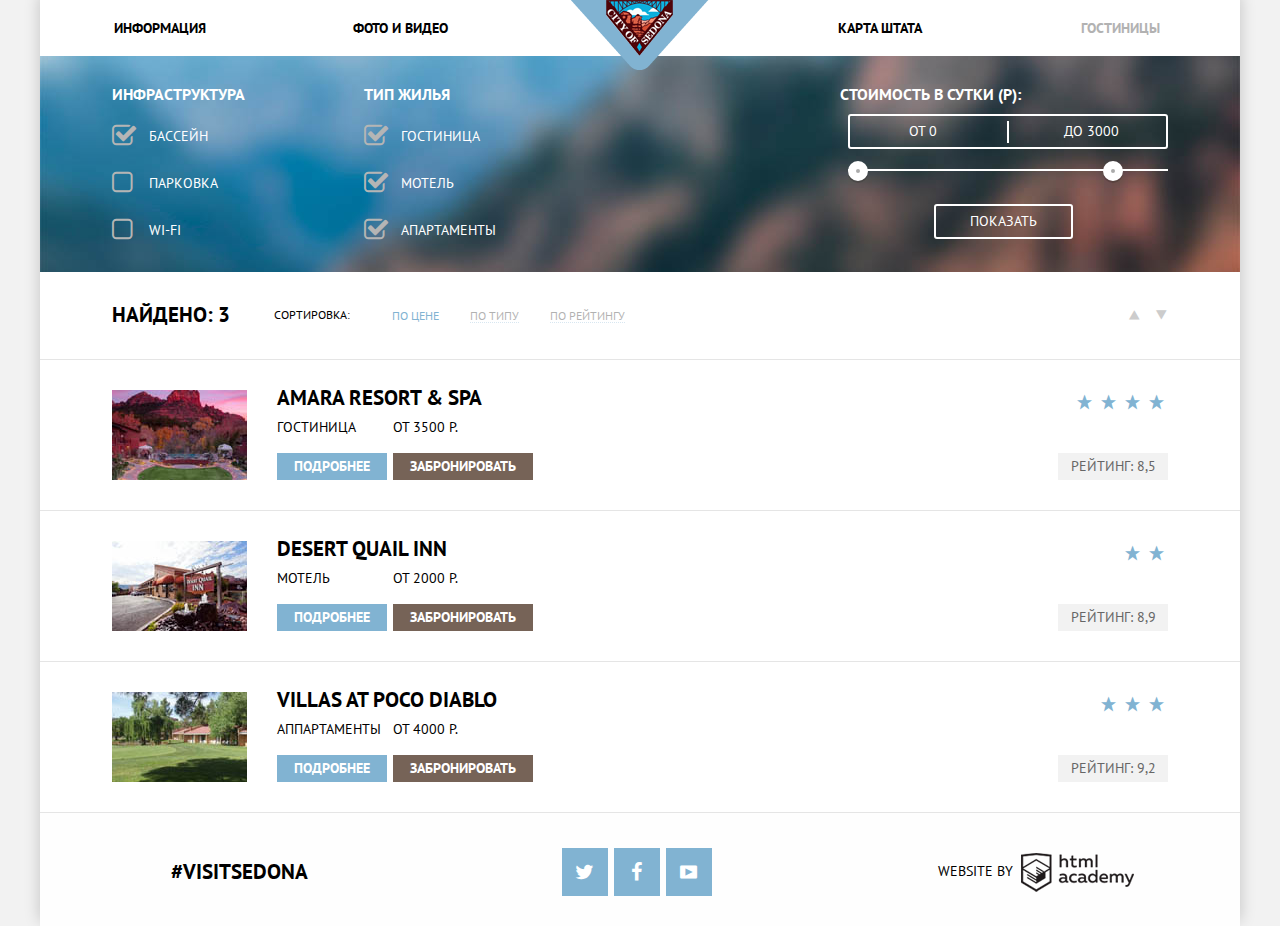
==== commit 0e057074: "edit main page" ====
--- a/hotels.html
+++ b/hotels.html
@@ -11,7 +11,7 @@
     <div class="main-container">
         <header class="main-header">
             <nav class="main-navigation">
-                <a class="logo" href="#"><img src="img/header_logo.png" alt="Sedona" width="138" height="70"></a>
+                <a class="logo" href="index.html"><img src="img/header_logo.png" alt="Sedona" width="138" height="70"></a>
                 <ul>
                     <li>
                         <a href="#">Информация</a>
--- a/css/style.css
+++ b/css/style.css
@@ -23,20 +23,18 @@
 -----------------------------------------------*/
 .main-header{
     position: relative;
-    background: #fff;
 }
 
     .main-header .logo{
         position: absolute;
         z-index: 1;
         left: 50%;
-        top: -15px;
         margin-left: -69px;
     }
 
         .main-navigation ul{
             margin: 0;
-            padding: 0 6%;
+            padding: 0;
             font-size: 0;
             list-style: none;
         }
@@ -45,24 +43,16 @@
                 display: inline-block;
                 vertical-align: top;
                 width: 20%;
+                padding: 15px 0;
             }
 
                 .main-navigation li.offset{
-                        margin-right: 20%;
+                    margin-right: 20%;
                 }
 
-                .main-navigation li:nth-child(3) {
-                    text-align: right;
-                }
-
-                .main-navigation li:nth-child(4) {
-                    text-align: right;
-                }
-
                     .main-navigation a {
-                        display: inline-block;
+                        display: block;
                         font-size: 14px;
-                        padding: 15px 0;
                         text-align: center;
                         text-decoration: none;
                         color: #000;
@@ -92,13 +82,17 @@
 /*  правила подвала сайта
 -----------------------------------------------*/
 .footer{
-    bottom: 0;
-    left: 0;
-    right: 0;
     padding: 30px 0;
     padding-top: 35px;
     font-size: 0;
     background: rgba(254, 254, 254, 0.9);
+}
+
+.map .footer{
+    position: absolute;
+    bottom: 0;
+    left: 0;
+    right: 0;
 }
 
     .footer-hashtag{
@@ -193,8 +187,8 @@
 -----------------------------------------------*/
 .promo{
     position: relative;
-    width: 100%;
-    height: 508px;
+ 
+    min-height: 508px;
     background: url("../img/promo_img.jpg") no-repeat 50% 30%;
     background-size: cover;
 }
@@ -217,14 +211,16 @@
     }
 
 .reasons-header{
-    height: 216px;
-    background: #ffffff;
+/*    height: 216px;*/
+/*    background: #ffffff;*/
+    padding-top: 60px;
+    padding-bottom: 51px;
 }
 
     .reasons-header .reasons-title{
         display: block;
         margin: 0 auto;
-        padding-top: 60px;
+/*        padding-top: 60px;*/
         width: 500px;
     }
 
@@ -233,7 +229,7 @@
         font-weight: 400;
         text-align: center;
         margin-top: 26px;
-        margin-bottom: 20px;
+        margin-bottom: 0;
     }
   
 .reason-row{
@@ -242,12 +238,12 @@
             
     .reason-row .reason{
         float: left;
-        width: 33.33%;
-        height: 256px;
+        width: 33.333333%;
+        min-height: inherit;
         font-size: 14px;
         vertical-align: top;
         text-align: center;
-        padding: 35px 4% 0;
+        padding: 35px 4% 10px;
         box-sizing: border-box;
         background: #81b3d2;
         color: #ffffff;
@@ -258,18 +254,6 @@
         min-height: 330px;
         background: #ffffff;
         color: #000000;
-    }
-
-    .reason-image-home::before {
-        background-position: 0 0;
-    }
-
-    .reason-image-hamburger::before {
-        background-position: 0 -88px;
-    }
-
-    .reason-image-gift::before {
-        background-position: 0 -182px;
     }
 
         .reason-image{
@@ -289,6 +273,21 @@
                 background: transparent url("../img/sprites_advices.png") no-repeat;
             }
 
+                .reason-image-home::before {
+                    background-position: 0 0;
+                }
+
+                .reason-image-hamburger::before {
+                    background-position: 0 -88px;
+                }
+
+                .reason-image-gift::before {
+                    background-position: 0 -182px;
+                }
+        
+.reason-row .reason-title{
+    margin-bottom: 25px;
+}
         .reason-image .reason-title{
             padding-top: 108px;
         }
@@ -301,7 +300,7 @@
                     font-family: "PT Sans", "Arial", sans-serif;
                     font-weight: 400;
                     line-height: 21px;
-                    margin-top: 25px;
+/*                    margin-top: 25px;*/
                 }
 
         .reason-image .reason-text{
@@ -314,7 +313,7 @@
             font-family: "PT Sans", "Arial", sans-serif;
             font-weight: 400;
             line-height: 21px;
-            margin-top: 22px;
+            margin: 22px 0 0;
         }
 
 
@@ -337,7 +336,7 @@
     .reason-picture{
         position: relative;
         display: inline-block;
-        width: 66.67%;
+        width: 66.666666%;
         height: 256px;
         margin: 0;
         padding: 0;
@@ -349,9 +348,11 @@
             position: absolute;
             max-width: 100%;
             height: auto;
+/*
             -webkit-transform: scale(1);
             -ms-transform: scale(1);
             transform: scale(1);
+*/
         }
 
 .reason-row-gray .reason{
@@ -361,8 +362,9 @@
 }
 
 .search-hotel{
-   width: 568px;
+/*    width: 568px;*/
     margin: 0 auto;
+    margin-top: 55px;
     text-align: center;
 }
 
@@ -370,7 +372,8 @@
         font-size: 30px;
         line-height: 24px;
         text-align: center;
-        margin-top: 55px;
+        margin: 0;
+/*        margin-top: 55px;*/
     }
 
     .search-hotel .search-text{
@@ -379,6 +382,7 @@
         line-height: 24px;
         text-align: center;
         margin-top: 29px;
+        margin-bottom: 0;
     }
 
 .btn-search{
@@ -390,6 +394,7 @@
     text-decoration: none;
     color: #ffffff;
     font-size: 21px;
+    width: 568px;
 }
 
     .btn-search:hover{
@@ -403,11 +408,10 @@
 
 .map{
     position: relative;
-    height: 593px;
 }
 
     .map-canvas{
-        height: auto;
+        min-height: 593px;
     }
 
 
@@ -819,7 +823,6 @@
     font-family: "symbols-sedona";
     font-style: normal;
     font-weight: normal;
-    speak: none;
     display: inline-block;
     text-decoration: inherit;
     width: 1em;
@@ -865,4 +868,7 @@
 fieldset{
     padding: 0;
     border: none;
-}+}
+
+/*  правила для формы регистрации
+-----------------------------------------------*/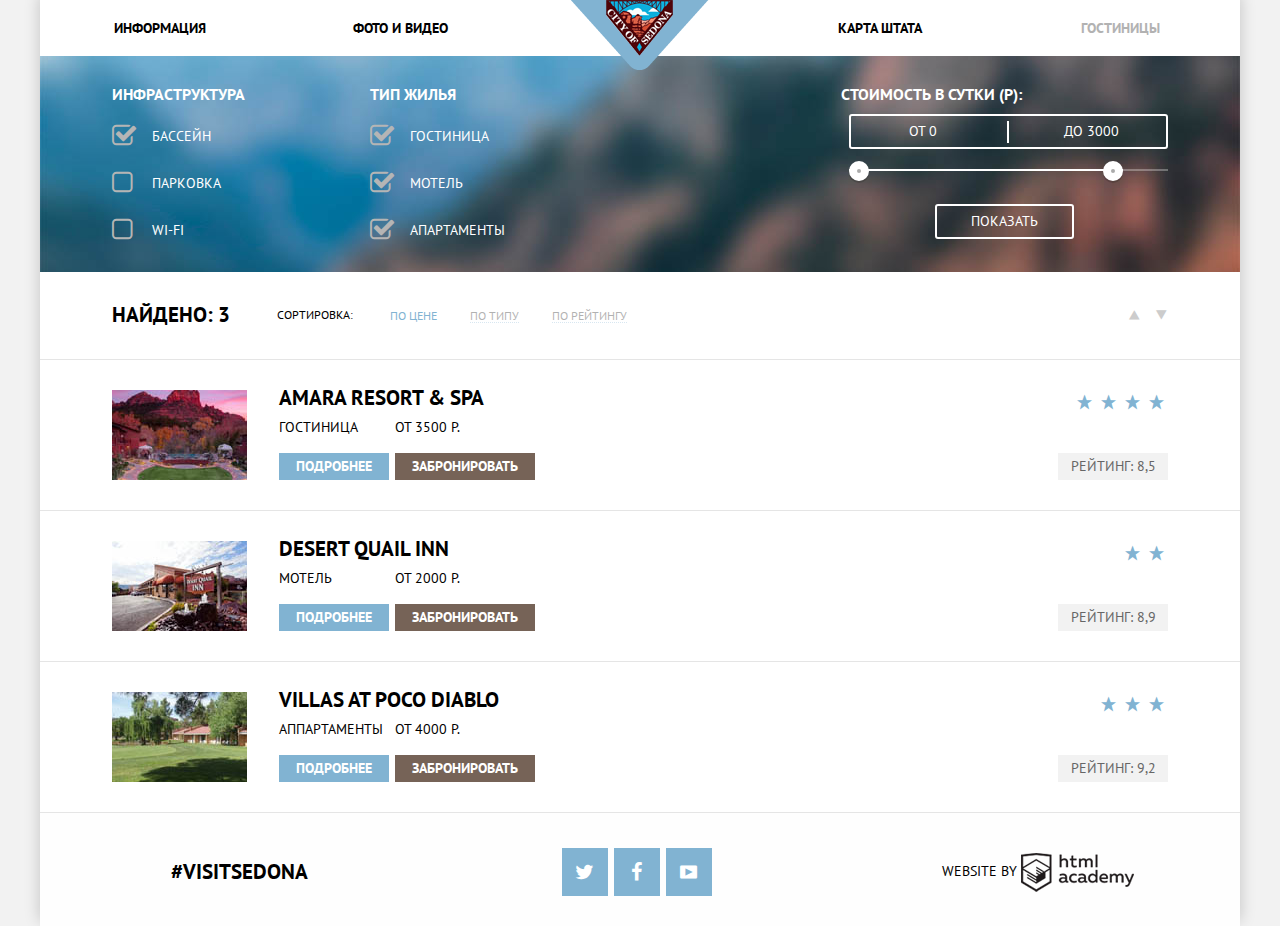
==== commit 592f8328: "edit item page" ====
--- a/hotels.html
+++ b/hotels.html
@@ -59,8 +59,10 @@
                             <label>до <input class="cost-input-out" type="text" name="cost-out" value="3000"></label>
                         </div>
                         <div class="scale">
-                            <button class="scale-min" type="button"></button>
-                            <button class="scale-max" type="button"></button>
+                            <div class="range">
+                                <button class="scale-min" type="button"></button>
+                                <button class="scale-max" type="button"></button>
+                            </div>
                         </div>
                     </div>
                     <button class="btn" type="submit">Показать</button>
@@ -71,16 +73,16 @@
         <div class="hotels-header clearfix">
             <h2 class="hotels-find-count">Найдено: 3</h2>
 
+            <div class="sort">
+              <a class="icon-up-dir" href="#"></a>
+              <a class="icon-down-dir icon-active" href="#"></a>
+            </div>
+            
             <div class="sort-type">
               <div class="sort-title">Сортировка:</div>
               <a class="active-sort-type" href="#">по цене</a>
               <a href="#">по типу</a>
               <a href="#">по рейтингу</a>
-            </div>
-
-            <div class="sort">
-              <a class="icon-up-dir" href="#"></a>
-              <a class="icon-down-dir icon-active" href="#"></a>
             </div>
         </div> 
 
@@ -88,6 +90,11 @@
             <a class="photo-hotel" href="#">
                 <img src="img/hotels/hotel1.jpg" width="135" height="90" alt="Amara Resort &amp; Spa">
             </a>
+            
+            <div class="rating">
+                <div class="rating-stars"><i class="icon-star"></i><i class="icon-star"></i><i class="icon-star"></i><i class="icon-star"></i></div>
+                <div class="rating-value">Рейтинг: 8,5</div>
+            </div>
             
             <div class="hotel-info">
                 <h2 class="hotel-title">
@@ -99,11 +106,6 @@
                 <div class="hotel-action">от 3500 р.
                     <a href="#" class="btn-order">Забронировать</a>
                 </div>
-            </div>
-            
-            <div class="rating">
-                <div class="rating-stars"><i class="icon-star"></i><i class="icon-star"></i><i class="icon-star"></i><i class="icon-star"></i></div>
-                <div class="rating-value">Рейтинг: 8,5</div>
             </div>   
         </section>
         
@@ -111,6 +113,13 @@
             <a class="photo-hotel" href="#">
                 <img src="img/hotels/hotel2.jpg" width="135" height="90" alt="Desert Quail Inn">
             </a>
+            
+            <div class="rating">
+                <div class="rating-stars"><i class="icon-star"></i><i class="icon-star"></i></div>
+                <div class="rating-value">Рейтинг:
+                    <span>8,9</span>
+                </div>
+            </div>
             
             <div class="hotel-info">
                 <h2 class="hotel-title">
@@ -122,13 +131,6 @@
                 <div class="hotel-action">от 2000 р.
                     <a href="#" class="btn-order">Забронировать</a>
                 </div>
-            </div>
-            
-            <div class="rating">
-                <div class="rating-stars"><i class="icon-star"></i><i class="icon-star"></i></div>
-                <div class="rating-value">Рейтинг:
-                    <span>8,9</span>
-                </div>
             </div>    
         </section>
         
@@ -136,6 +138,13 @@
             <a class="photo-hotel" href="#">
                 <img src="img/hotels/hotel3.jpg" width="135" height="90" alt="Villas at Poco Diablo">
             </a>
+            
+            <div class="rating">
+                <div class="rating-stars"><i class="icon-star"></i><i class="icon-star"></i><i class="icon-star"></i></div>
+                <div class="rating-value">Рейтинг:
+                    <span>9,2</span>
+                </div>
+            </div>
             
             <div class="hotel-info">
                 <h2 class="hotel-title">
@@ -147,14 +156,7 @@
                 <div class="hotel-action">от 4000 р.
                     <a href="#" class="btn-order">Забронировать</a>
                 </div>
-            </div>
-            
-            <div class="rating">
-                <div class="rating-stars"><i class="icon-star"></i><i class="icon-star"></i><i class="icon-star"></i></div>
-                <div class="rating-value">Рейтинг:
-                    <span>9,2</span>
-                </div>
-            </div>     
+            </div>    
         </section>
         
         <footer class="footer">
--- a/css/style.css
+++ b/css/style.css
@@ -167,7 +167,7 @@
             font-size: 0;
             width: 113px;
             height: 39px;
-            margin: 4px 8px;
+            margin: 4px 4px;
             vertical-align: middle;
             text-decoration: none;
             background: transparent url("../img/sprites_ha.png") no-repeat;
@@ -211,8 +211,6 @@
     }
 
 .reasons-header{
-/*    height: 216px;*/
-/*    background: #ffffff;*/
     padding-top: 60px;
     padding-bottom: 51px;
 }
@@ -220,7 +218,6 @@
     .reasons-header .reasons-title{
         display: block;
         margin: 0 auto;
-/*        padding-top: 60px;*/
         width: 500px;
     }
 
@@ -300,7 +297,6 @@
                     font-family: "PT Sans", "Arial", sans-serif;
                     font-weight: 400;
                     line-height: 21px;
-/*                    margin-top: 25px;*/
                 }
 
         .reason-image .reason-text{
@@ -348,11 +344,6 @@
             position: absolute;
             max-width: 100%;
             height: auto;
-/*
-            -webkit-transform: scale(1);
-            -ms-transform: scale(1);
-            transform: scale(1);
-*/
         }
 
 .reason-row-gray .reason{
@@ -362,7 +353,6 @@
 }
 
 .search-hotel{
-/*    width: 568px;*/
     margin: 0 auto;
     margin-top: 55px;
     text-align: center;
@@ -373,7 +363,6 @@
         line-height: 24px;
         text-align: center;
         margin: 0;
-/*        margin-top: 55px;*/
     }
 
     .search-hotel .search-text{
@@ -444,7 +433,7 @@
 }
 
     .filter-items:first-child{
-         margin-right: 119px;
+         margin-right: 125px;
     }
 
     .filter-items h2{
@@ -461,6 +450,7 @@
 
 input[type="checkbox"] + label{
     display: block;
+    position: relative;
     margin: 21px 0;
     margin-bottom: 26px;
     margin-left: 0;
@@ -470,16 +460,18 @@
     font-family: "PT Sans", "Arial", sans-serif;
     font-weight: 400;
     line-height: 21px;
+    padding-left: 40px;
 }
 
     input[type="checkbox"] + label::before{
+        position: absolute;
         content: "\2610";
         color: #b5b5b5;
         font-family: "symbols-sedona";
         display: inline-block;
         vertical-align: top;
         font-size: 26px;
-        margin-right: 17px;
+        left: 0px;
     }
 
     input[type="checkbox"] + label:hover::before{
@@ -494,15 +486,13 @@
 
 input[type="checkbox"]:checked + label::before{
     content: "\2611";
-    margin-right: 13px;
 }
 
 .filter-cost{
     float: right;
     font-size: 14px;
     box-sizing: border-box;
-    width: 33%;
-    padding-left: 20px;
+    width: 31%;
     vertical-align: top;
     font-size: 14px;
 }
@@ -570,8 +560,17 @@
         position: relative;
         margin: 20px 0;
         height: 2px;
-        background: #fff;
-    }
+        background: rgba(255,255,255,.3);
+    }
+
+        .range{
+            position: absolute;
+            top: 0;
+            bottom: 0;
+            left: 0;
+            right: 14%;
+            background: #ffffff;
+        }
 
     .scale button{
         position: absolute;
@@ -594,7 +593,7 @@
         }
 
         .scale button.scale-max{
-            right: 45px;
+            right: 0px;
         }
 
 button.btn{
@@ -625,12 +624,14 @@
     .hotels-find-count{
         float: left;
         margin: 0;
-        width: 162px;
+        width: 165px;
         line-height: 26px;
     }
 
     .sort-type{
-        float: left;
+/*        float: left;*/
+        margin-left: 165px;
+        margin-right: 70px;
         font-family: "PT Sans", "Arial", sans-serif;
         font-weight: 400;
         font-size: 12px;
@@ -638,7 +639,7 @@
 
         .sort-type a{
             position: relative;
-            margin-right: 28px;
+            margin-right: 30px;
             vertical-align: middle;
             text-decoration: none;
             color: #000000;
@@ -678,7 +679,7 @@
             }
         .sort-title{
             display: inline-block;
-            width: 115px;
+            width: 110px;
             vertical-align: top;
         }
 
@@ -719,8 +720,8 @@
     }
 
 .hotel-info{
-    float: left;
-    margin-left: 30px;
+    margin-left: 167px;
+    margin-right: 130px;
 }
 
     .hotel-title{
@@ -780,6 +781,7 @@
     float:right;
     width: 110px;
     text-align: right;
+    margin-left: 20px;
 }
 
     .rating-stars{
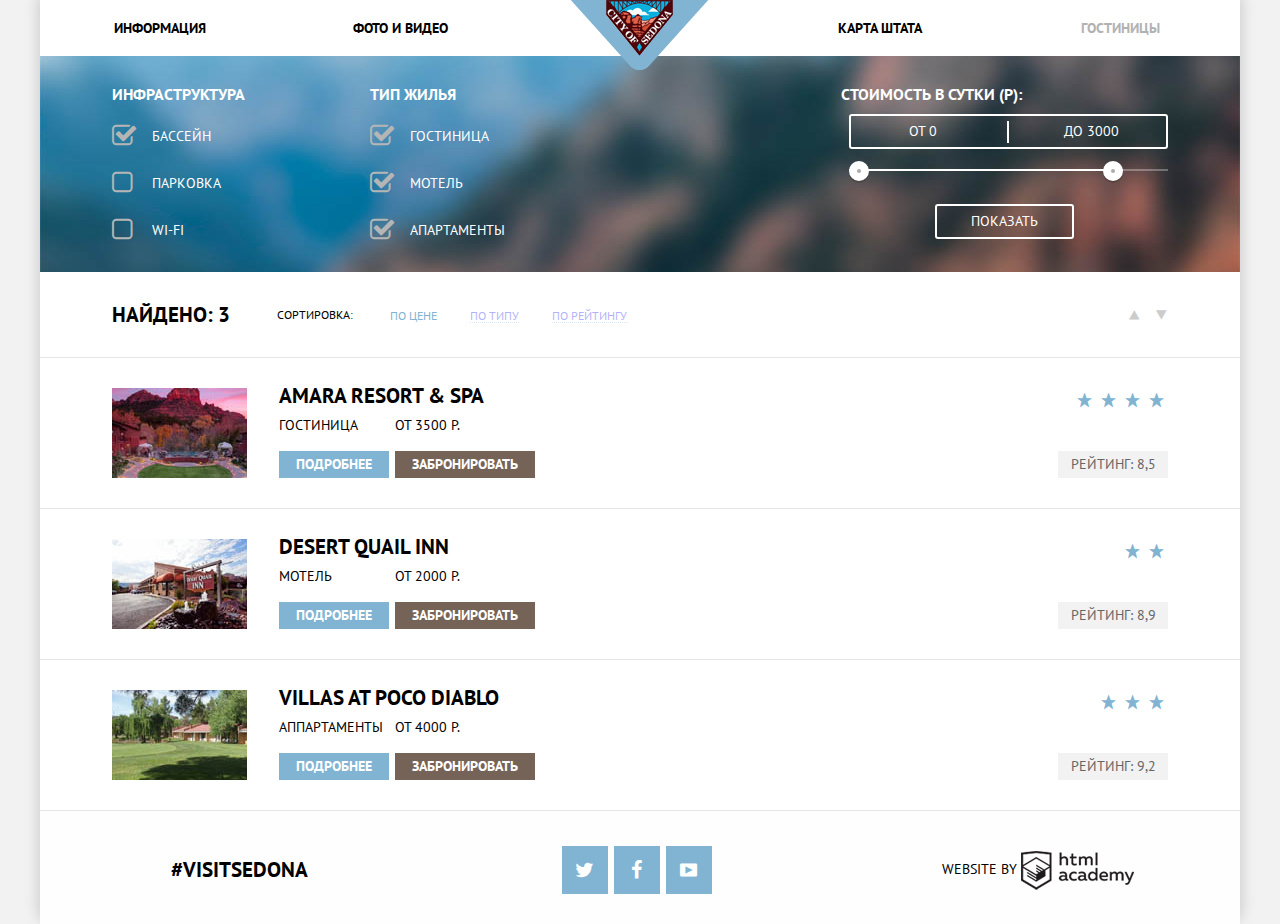
==== commit 16951ae3: "min style" ====
--- a/hotels.html
+++ b/hotels.html
@@ -5,7 +5,7 @@
     <title>Sedona hotels</title>
     <link href='https://fonts.googleapis.com/css?family=PT+Sans:400,700&subset=latin,cyrillic' rel='stylesheet' type='text/css'>
     <link rel="stylesheet" href="css/normalize.css">
-    <link rel="stylesheet" href="css/style.css">
+    <link rel="stylesheet" href="css/style.min.css">
 </head>
 <body>
     <div class="main-container">
--- a/css/style.min.css
+++ b/css/style.min.css
@@ -0,0 +1 @@
+body{font-family:"PT Sans", "Arial", serif;font-weight:700;text-transform:uppercase;font-size:14px;line-height:26px;background:#f2f2f2;color:#000000}.main-container{min-width:768px;max-width:1200px;margin:0 auto;box-shadow:0 -5px 15px 0 rgba(0,0,0,.2);background:#ffffff}.main-header{position:relative}.main-header .logo{position:absolute;z-index:1;left:50%;margin-left:-69px}.main-navigation ul{margin:0;padding:0;font-size:0;list-style:none}.main-navigation li{display:inline-block;vertical-align:top;width:20%;padding:15px 0}.main-navigation li.offset{margin-right:20%}.main-navigation a{display:block;font-size:14px;text-align:center;text-decoration:none;color:#000000}.main-navigation a:hover{color:#a3c7de}.main-navigation a:active{color:rgba(0, 0, 0, 0.3)}.main-navigation a.active{color:#b2b2b2}.main-navigation a.active:hover{color:#766357}.main-navigation a.active:active{color:rgba(118, 99, 87, 0.3)}.footer{padding:30px 0;padding-top:35px;font-size:0;background:rgba(254, 254, 254, 0.9)}.map .footer{position:absolute;bottom:0;left:0;right:0}.footer-hashtag{display:inline-block;width:33.33%;font-size:21px;color:#000000;text-align:center;text-decoration:none;vertical-align:middle}.footer-socials{display:inline-block;width:33.33%;font-size:0;text-align:center;vertical-align:middle}.footer-socials a{display:inline-block;margin-right:6px;width:46px;height:48px;background:#81b3d2;vertical-align:middle;text-decoration:none}.footer-socials a:hover,.footer-socials a:hover,.footer-socials a:hover{background:#669ec0}.footer-socials a:active,.footer-socials a:active,.footer-socials a:active{background:#5496bd}.footer-socials a::before{font-size:20px;line-height:48px}.footer-socials .icon-twitter::before,.footer-socials .icon-facebook::before,.footer-socials .icon-youtube::before{color:#ffffff}.footer-socials .icon-twitter:active::before,.footer-socials .icon-facebook:active::before,.footer-socials .icon-youtube:active::before{opacity:0.3}.footer-copyright{display:inline-block;width:33.33%;font-size:14px;font-weight:400;text-align:center;text-decoration:none;vertical-align:middle}.footer-copyright .logo-academy{display:inline-block;font-size:0;width:113px;height:39px;margin:4px 4px;vertical-align:middle;text-decoration:none;background:transparent url("../img/sprites_ha.png") no-repeat;background-position:50% 0}.logo-academy:hover{background-position:50% -48px}.logo-academy:active{background-position:50% -95px}.promo{position:relative;min-height:508px;background:#ddebf4 url("../img/promo_img.jpg") no-repeat 50% 30%;background-size:cover}.promo::after{content:"";position:absolute;left:0;right:0;bottom:0;height:57px;background:url("../img/promo_maska.png");background-size:100% 57px}.promo img{display:block;margin:0 auto;padding-top:76px}.reasons-header{padding-top:60px;padding-bottom:51px}.reasons-header .reasons-title{display:block;margin:0 auto;width:500px}.reasons-header p{font-weight:400;text-align:center;margin-top:26px;margin-bottom:0}.reason-row{min-height:256px;width:100%}.reason-row .reason{float:left;width:33.333333%;min-height:inherit;vertical-align:top;text-align:center;padding:35px 4% 10px;box-sizing:border-box;background:#81b3d2}.reason-row .reason-image{min-height:330px;background:#ffffff}.reason-image{position:relative;background:#ffffff}.reason-image::before{content:'';position:absolute;left:50%;top:60px;width:75px;height:76px;margin-left:-38px;background:transparent url("../img/sprites_advices.png") no-repeat}.reason-image-home::before{background-position:0 0}.reason-image-hamburger::before{background-position:0 -88px}.reason-image-gift::before{background-position:0 -182px}.reason-row .reason-title{margin-bottom:25px}.reason-image .reason-title{padding-top:108px}.reasons-title{text-align:center}.reason-number{font-weight:400;line-height:21px}.reason-text{font-weight:400;line-height:21px;margin:22px 0 0}.reason-row-image .reason-picture{float:right;width:66.666666%}.reason-row-image .reason{float:left;color:#ffffff;width:33.333333%}.reason-row-image-invert .reason{float:right;color:#ffffff;width:33.333333%}.reason-row-image-invert .reason-picture{float:left;width:66.666666%}.reason-picture{position:relative;display:inline-block;width:66.666666%;height:256px;margin:0;padding:0;overflow:hidden;font-size:14px;vertical-align:top}.reason-picture img{position:absolute;max-width:100%;height:auto}.reason-row-gray .reason{background:#eeeeee;color:#000000;padding-top:28px}.search-hotel{margin:0 auto;margin-top:55px;text-align:center}.search-hotel .search-hotel-title{font-size:30px;line-height:24px;text-align:center;margin:0}.search-hotel .search-text{font-weight:400;line-height:24px;text-align:center;margin-top:29px;margin-bottom:0}.btn-search{position:relative;display:block;margin:0 auto;background:#766357;padding:30px 0;margin-top:50px;text-decoration:none;color:#ffffff;font-size:21px;width:568px}.btn-search:hover{background:#604e43}.btn-search:active{background:#503e33;color:rgba(255,255,255,0.3)}.map{position:relative}.map-canvas{min-height:593px}.hotels-filters{position:relative;max-height:217px;padding:15px 6% 5px;background:transparent url("../img/bg_hotels_filters.jpg") no-repeat 0 50%;background-size:cover;color:#ffffff}.hotels-filters form{font-size:0}.hotel-filters h2{text-align:left}.filter-items{float:left;min-width:132px;box-sizing:border-box;margin:0;margin-right:30px;font-size:14px}.filter-items:first-child{margin-right:125px}.filter-items h2{font-size:16px;line-height:21px}input[type="checkbox"]{display:none}input[type="checkbox"] + label{display:block;position:relative;margin:21px 0;margin-bottom:26px;margin-left:0;cursor:pointer;vertical-align:top;font-weight:400;line-height:21px;padding-left:40px}input[type="checkbox"] + label::before{position:absolute;content:"\2610";color:#b5b5b5;font-family:"symbols-sedona";display:inline-block;vertical-align:top;font-size:26px;left:0}input[type="checkbox"] + label:hover::before{color:#ffffff}input[type="checkbox"]:disabled + label::before,input[type="checkbox"]:disabled + label{color:#595c5c;cursor:default}input[type="checkbox"]:checked + label::before{content:"\2611"}.filter-cost{float:right;font-size:14px;box-sizing:border-box;width:31%;vertical-align:top;font-size:14px}.filter-cost .title-filter{margin-bottom:9px}.title-filter{font-size:16px}.hotel-title a:hover{color:#81b3d2}.hotel-title a:active{color:rgba(0, 0, 0, 0.3)}.cost-control{margin-left:8px}.cost-group{position:relative;font-size:0;border:2px solid #ffffff;border-radius:3px}.cost-group::before{content:'';position:absolute;left:50%;top:5px;width:2px;height:22px;margin-left:-1px;background:#ffffff}.cost-group label{display:inline-block;width:40%;padding:5px 5%;font-size:14px;vertical-align:top;text-align:right;font-family:"PT Sans", "Arial", sans-serif;font-weight:400;line-height:21px}.cost-group input{max-width:50%;padding:0;border:none;color:#ffffff;background-color:transparent}.scale{position:relative;margin:20px 0;height:2px;background:rgba(255,255,255,.3)}.range{position:absolute;top:0;bottom:0;left:0;right:14%;background:#ffffff}.scale button{position:absolute;top:-8px;padding:2px;box-shadow:0 2px 0 0 rgba(0,0,0,.14);cursor:pointer;border:8px solid #ffffff;border-radius:50%;outline:none;background:#ababab}.scale button:hover{background:#1c4f80}.scale button.scale-min{left:0}.scale button.scale-max{right:0}button.btn{display:block;padding:5px 34px;cursor:pointer;margin:0 auto;margin-top:33px;border:2px solid #ffffff;border-radius:3px;background-color:transparent;font-family:"PT Sans", "Arial", sans-serif;font-weight:400;line-height:21px;text-align:center;text-transform:uppercase}.hotels-header{display:block;padding:30px 6%;padding-bottom:28px;line-height:26px;border-bottom:1px solid #e5e5e5}.hotels-find-count{float:left;margin:0;width:165px;line-height:26px}.sort-type{margin-left:165px;margin-right:70px;font-weight:400;font-size:12px}.sort-type a{position:relative;margin-right:30px;vertical-align:middle;text-decoration:none;opacity:0.3}.sort-type a::after{content:'';position:absolute;left:0;right:0;bottom:0;border-top:1px dotted #81b3d2}.sort-type a:hover{color:#81b3d2;opacity:1}.sort-type a:active::after{border:none}.sort-type a:active{color:#000000;opacity:1}.sort-type a.active-sort-type{color:#81b3d2;opacity:1}.sort-type a.active-sort-type::after{border:none}.sort-title{display:inline-block;width:110px;vertical-align:top}.sort{float:right;width:50px}.sort a{display:inline-block;width:23px;font-size:23px;text-align:right;text-decoration:none;vertical-align:top}.icon-up-dir:hover::before,.icon-down-dir:hover::before{color:#000000}.icon-active::before{color:#81b3d2}.icon-up-dir:active::before,.icon-down-dir:active::before{color:#81b3d2}.hotel-items{padding:30px 6%;border-bottom:1px solid #e5e5e5}.photo-hotel{display:block;float:left;width:135px;height:90px}.hotel-info{margin-left:167px;margin-right:130px}.hotel-title{margin-top:-3px;margin-bottom:9px}.hotel-title a{color:#000000;text-decoration:none}.hotel-action{display:inline-block;max-width:160px;margin-right:2px;vertical-align:top;font-weight:400;line-height:21px}.hotel-action a{display:block;margin-top:15px;padding:3px 17px;background:#81b3d2;text-decoration:none;font-weight:700;color:#ffffff}.hotel-action a.btn:hover{background:#669ec0}.hotel-action a.btn:active{background:#5496bd;color:rgba(255, 255, 255, 0.3)}.hotel-action a.btn-order{background:#766357}.hotel-action a.btn-order:hover{background:#604e43}.hotel-action a.btn-order:active{background:#503e33;color:rgba(255, 255, 255, 0.3)}.rating{float:right;width:110px;text-align:right;margin-left:20px}.rating-stars{position:relative;width:110px;height:21px;margin-bottom:42px}.rating-value{padding:3px 0;text-align:center;color:#666;background:#F2F2F2;font-weight:400;line-height:21px}.clearfix::after,.reason-row{content:'';display:table;clear:both}@font-face{font-family:'symbols-sedona';src:url('../fonts/symbols-sedona/symbols-sedona.eot?60737633');src:url('../fonts/symbols-sedona/symbols-sedona.eot?60737633#iefix') format('embedded-opentype'), url('../fonts/symbols-sedona/symbols-sedona.woff?60737633') format('woff'), url('../fonts/symbols-sedona/symbols-sedona.ttf?60737633') format('truetype'), url('../fonts/symbols-sedona/symbols-sedona.svg?60737633#symbols-sedona') format('svg');font-weight:normal;font-style:normal}[class^="icon-"]:before,[class*=" icon-"]:before{font-family:"symbols-sedona";font-style:normal;font-weight:normal;display:inline-block;text-decoration:inherit;width:1em;margin-right:.2em;text-align:center;font-variant:normal;text-transform:none;line-height:1em;margin-left:.2em}.icon-facebook:before{content:'\66'}.icon-twitter:before{content:'\74'}.icon-up-dir:before{content:'\25b2';color:#cccccc}.icon-down-dir:before{content:'\25bc';color:#cccccc}.icon-star:before{content:'\2605';color:#81b3d2;font-size:17px}.icon-check-off:before{content:'\2610'}.icon-check-on:before{content:'\2611'}.icon-calendar:before{content:'\e800'}.icon-plus:before{content:'\e801'}.icon-minus:before{content:'\e802'}.icon-youtube:before{content:'\f39e'}h1{font-size:21px;line-height:26px}h2{font-size:21px;line-height:21px}p{line-height:26px}fieldset{padding:0;border:none}.search-hotel-form{display:none;position:absolute;max-width:568px;z-index:1;left:0;right:0;background:#ffffff;box-shadow:0 7px 15px 0 rgba(0,0,0,.15);left:50%;margin-left:-284px}.form{margin:55px}.form-row{position:relative;margin:0;margin-bottom:25px;padding:0;border:none;font-size:0;font-weight:700;text-align:left}.form .form-label{display:inline-block;vertical-align:top;width:115px;font-size:14px;line-height:41px;vertical-align:top}.form .form-input{display:inline-block;vertical-align:top;box-sizing:border-box;font-size:14px;line-height:24px;padding:8px;padding-right:38px;background:#f2f2f2;border:2px solid #f2f2f2}.form .form-input:hover{background:#ebebeb}.form .form-input:focus{background:#ffffff;border:2px solid #e5e5e5}.form-input-date{width:343px;padding-right:38px}.icon-calendar{position:absolute;right:0;top:0;color:#a9a9a9}.icon-calendar::before{width:38px;margin:0;font-size:21px;line-height:38px;text-align:center}.form-input-date:hover + .icon-calendar{color:#000000}.form-input-date:focus + .icon-calendar{color:#81b3d2}.counter{display:inline-block;vertical-align:top;margin:0;padding:0;border:none;font-size:0}.counter .form-input-counter{box-sizing:border-box;width:38px;padding:5px 0;text-align:center;outline:medium none;border:2px solid #f2f2f2}.counter button{display:inline-block;vertical-align:top;padding:0;border:none;outline:none;color:#a9a9a9;background:#f2f2f2}.counter button::before{display:block;width:38px;margin:0;font-size:14px;line-height:38px;text-align:center}.icon-minus:hover::before,.icon-plus:hover::before{color:#000000}.icon-minus:active::before,.icon-plus:active::before{color:#81b3d2}.counter .form-label[for='counter-children']{width:65px;margin-left:50px}.form .btn{width:100%;margin-top:24px;padding:16px;background:#81b3d2;border:none;font-size:21px;line-height:26px;text-transform:uppercase;color:#ffffff}.form .btn:hover{background:#669ec0}.form .btn:active{background:#5496bd;color:rgba(255, 255, 255, 0.3)}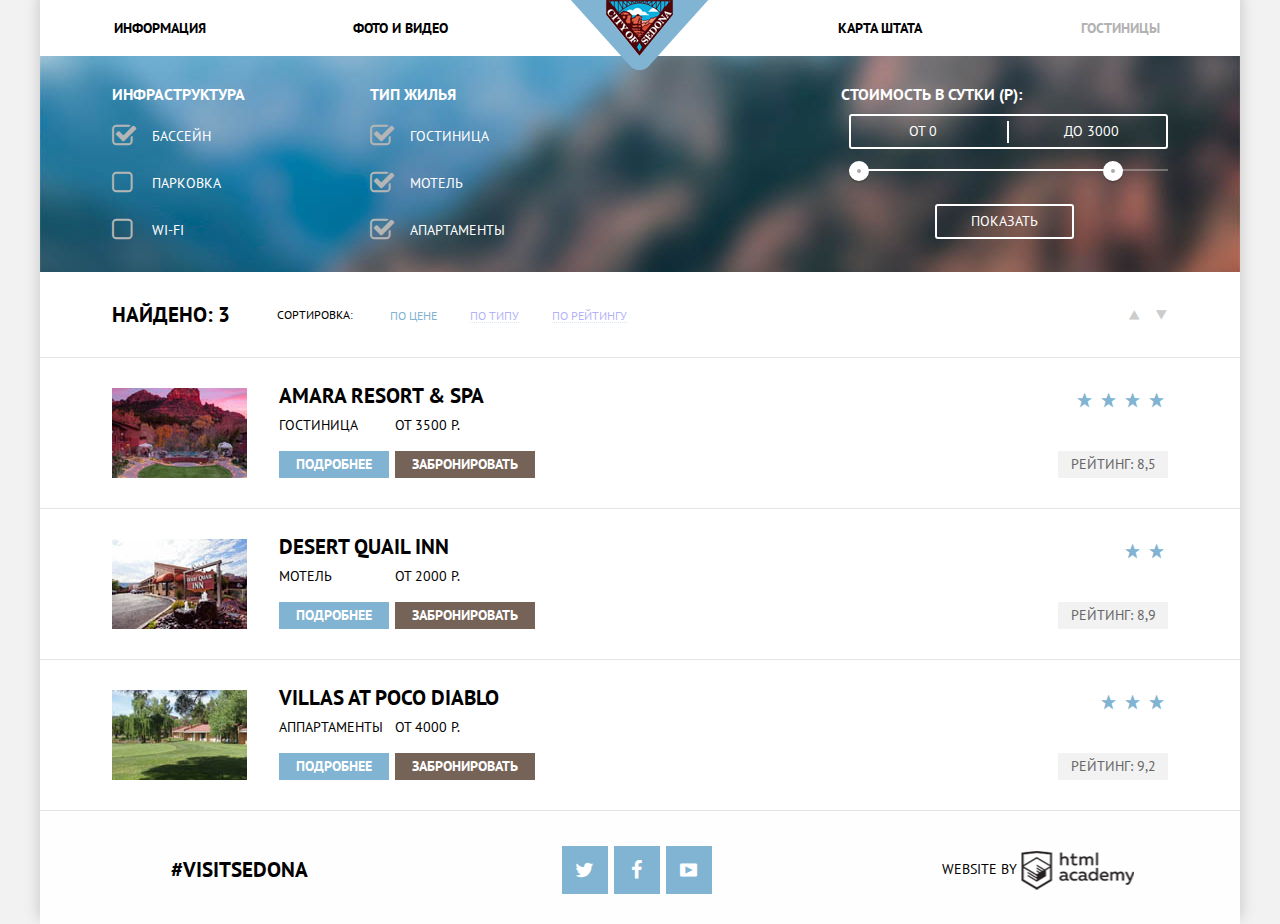
==== commit 86d7d19f: "edit valid" ====
--- a/hotels.html
+++ b/hotels.html
@@ -3,7 +3,7 @@
 <head>
     <meta charset="utf-8">
     <title>Sedona hotels</title>
-    <link href='https://fonts.googleapis.com/css?family=PT+Sans:400,700&subset=latin,cyrillic' rel='stylesheet' type='text/css'>
+    <link href='https://fonts.googleapis.com/css?family=PT+Sans:400,700&amp;subset=latin,cyrillic' rel='stylesheet' type='text/css'>
     <link rel="stylesheet" href="css/normalize.css">
     <link rel="stylesheet" href="css/style.min.css">
 </head>
--- a/css/style.min.css
+++ b/css/style.min.css
@@ -1 +1 @@
-body{font-family:"PT Sans", "Arial", serif;font-weight:700;text-transform:uppercase;font-size:14px;line-height:26px;background:#f2f2f2;color:#000000}.main-container{min-width:768px;max-width:1200px;margin:0 auto;box-shadow:0 -5px 15px 0 rgba(0,0,0,.2);background:#ffffff}.main-header{position:relative}.main-header .logo{position:absolute;z-index:1;left:50%;margin-left:-69px}.main-navigation ul{margin:0;padding:0;font-size:0;list-style:none}.main-navigation li{display:inline-block;vertical-align:top;width:20%;padding:15px 0}.main-navigation li.offset{margin-right:20%}.main-navigation a{display:block;font-size:14px;text-align:center;text-decoration:none;color:#000000}.main-navigation a:hover{color:#a3c7de}.main-navigation a:active{color:rgba(0, 0, 0, 0.3)}.main-navigation a.active{color:#b2b2b2}.main-navigation a.active:hover{color:#766357}.main-navigation a.active:active{color:rgba(118, 99, 87, 0.3)}.footer{padding:30px 0;padding-top:35px;font-size:0;background:rgba(254, 254, 254, 0.9)}.map .footer{position:absolute;bottom:0;left:0;right:0}.footer-hashtag{display:inline-block;width:33.33%;font-size:21px;color:#000000;text-align:center;text-decoration:none;vertical-align:middle}.footer-socials{display:inline-block;width:33.33%;font-size:0;text-align:center;vertical-align:middle}.footer-socials a{display:inline-block;margin-right:6px;width:46px;height:48px;background:#81b3d2;vertical-align:middle;text-decoration:none}.footer-socials a:hover,.footer-socials a:hover,.footer-socials a:hover{background:#669ec0}.footer-socials a:active,.footer-socials a:active,.footer-socials a:active{background:#5496bd}.footer-socials a::before{font-size:20px;line-height:48px}.footer-socials .icon-twitter::before,.footer-socials .icon-facebook::before,.footer-socials .icon-youtube::before{color:#ffffff}.footer-socials .icon-twitter:active::before,.footer-socials .icon-facebook:active::before,.footer-socials .icon-youtube:active::before{opacity:0.3}.footer-copyright{display:inline-block;width:33.33%;font-size:14px;font-weight:400;text-align:center;text-decoration:none;vertical-align:middle}.footer-copyright .logo-academy{display:inline-block;font-size:0;width:113px;height:39px;margin:4px 4px;vertical-align:middle;text-decoration:none;background:transparent url("../img/sprites_ha.png") no-repeat;background-position:50% 0}.logo-academy:hover{background-position:50% -48px}.logo-academy:active{background-position:50% -95px}.promo{position:relative;min-height:508px;background:#ddebf4 url("../img/promo_img.jpg") no-repeat 50% 30%;background-size:cover}.promo::after{content:"";position:absolute;left:0;right:0;bottom:0;height:57px;background:url("../img/promo_maska.png");background-size:100% 57px}.promo img{display:block;margin:0 auto;padding-top:76px}.reasons-header{padding-top:60px;padding-bottom:51px}.reasons-header .reasons-title{display:block;margin:0 auto;width:500px}.reasons-header p{font-weight:400;text-align:center;margin-top:26px;margin-bottom:0}.reason-row{min-height:256px;width:100%}.reason-row .reason{float:left;width:33.333333%;min-height:inherit;vertical-align:top;text-align:center;padding:35px 4% 10px;box-sizing:border-box;background:#81b3d2}.reason-row .reason-image{min-height:330px;background:#ffffff}.reason-image{position:relative;background:#ffffff}.reason-image::before{content:'';position:absolute;left:50%;top:60px;width:75px;height:76px;margin-left:-38px;background:transparent url("../img/sprites_advices.png") no-repeat}.reason-image-home::before{background-position:0 0}.reason-image-hamburger::before{background-position:0 -88px}.reason-image-gift::before{background-position:0 -182px}.reason-row .reason-title{margin-bottom:25px}.reason-image .reason-title{padding-top:108px}.reasons-title{text-align:center}.reason-number{font-weight:400;line-height:21px}.reason-text{font-weight:400;line-height:21px;margin:22px 0 0}.reason-row-image .reason-picture{float:right;width:66.666666%}.reason-row-image .reason{float:left;color:#ffffff;width:33.333333%}.reason-row-image-invert .reason{float:right;color:#ffffff;width:33.333333%}.reason-row-image-invert .reason-picture{float:left;width:66.666666%}.reason-picture{position:relative;display:inline-block;width:66.666666%;height:256px;margin:0;padding:0;overflow:hidden;font-size:14px;vertical-align:top}.reason-picture img{position:absolute;max-width:100%;height:auto}.reason-row-gray .reason{background:#eeeeee;color:#000000;padding-top:28px}.search-hotel{margin:0 auto;margin-top:55px;text-align:center}.search-hotel .search-hotel-title{font-size:30px;line-height:24px;text-align:center;margin:0}.search-hotel .search-text{font-weight:400;line-height:24px;text-align:center;margin-top:29px;margin-bottom:0}.btn-search{position:relative;display:block;margin:0 auto;background:#766357;padding:30px 0;margin-top:50px;text-decoration:none;color:#ffffff;font-size:21px;width:568px}.btn-search:hover{background:#604e43}.btn-search:active{background:#503e33;color:rgba(255,255,255,0.3)}.map{position:relative}.map-canvas{min-height:593px}.hotels-filters{position:relative;max-height:217px;padding:15px 6% 5px;background:transparent url("../img/bg_hotels_filters.jpg") no-repeat 0 50%;background-size:cover;color:#ffffff}.hotels-filters form{font-size:0}.hotel-filters h2{text-align:left}.filter-items{float:left;min-width:132px;box-sizing:border-box;margin:0;margin-right:30px;font-size:14px}.filter-items:first-child{margin-right:125px}.filter-items h2{font-size:16px;line-height:21px}input[type="checkbox"]{display:none}input[type="checkbox"] + label{display:block;position:relative;margin:21px 0;margin-bottom:26px;margin-left:0;cursor:pointer;vertical-align:top;font-weight:400;line-height:21px;padding-left:40px}input[type="checkbox"] + label::before{position:absolute;content:"\2610";color:#b5b5b5;font-family:"symbols-sedona";display:inline-block;vertical-align:top;font-size:26px;left:0}input[type="checkbox"] + label:hover::before{color:#ffffff}input[type="checkbox"]:disabled + label::before,input[type="checkbox"]:disabled + label{color:#595c5c;cursor:default}input[type="checkbox"]:checked + label::before{content:"\2611"}.filter-cost{float:right;font-size:14px;box-sizing:border-box;width:31%;vertical-align:top;font-size:14px}.filter-cost .title-filter{margin-bottom:9px}.title-filter{font-size:16px}.hotel-title a:hover{color:#81b3d2}.hotel-title a:active{color:rgba(0, 0, 0, 0.3)}.cost-control{margin-left:8px}.cost-group{position:relative;font-size:0;border:2px solid #ffffff;border-radius:3px}.cost-group::before{content:'';position:absolute;left:50%;top:5px;width:2px;height:22px;margin-left:-1px;background:#ffffff}.cost-group label{display:inline-block;width:40%;padding:5px 5%;font-size:14px;vertical-align:top;text-align:right;font-family:"PT Sans", "Arial", sans-serif;font-weight:400;line-height:21px}.cost-group input{max-width:50%;padding:0;border:none;color:#ffffff;background-color:transparent}.scale{position:relative;margin:20px 0;height:2px;background:rgba(255,255,255,.3)}.range{position:absolute;top:0;bottom:0;left:0;right:14%;background:#ffffff}.scale button{position:absolute;top:-8px;padding:2px;box-shadow:0 2px 0 0 rgba(0,0,0,.14);cursor:pointer;border:8px solid #ffffff;border-radius:50%;outline:none;background:#ababab}.scale button:hover{background:#1c4f80}.scale button.scale-min{left:0}.scale button.scale-max{right:0}button.btn{display:block;padding:5px 34px;cursor:pointer;margin:0 auto;margin-top:33px;border:2px solid #ffffff;border-radius:3px;background-color:transparent;font-family:"PT Sans", "Arial", sans-serif;font-weight:400;line-height:21px;text-align:center;text-transform:uppercase}.hotels-header{display:block;padding:30px 6%;padding-bottom:28px;line-height:26px;border-bottom:1px solid #e5e5e5}.hotels-find-count{float:left;margin:0;width:165px;line-height:26px}.sort-type{margin-left:165px;margin-right:70px;font-weight:400;font-size:12px}.sort-type a{position:relative;margin-right:30px;vertical-align:middle;text-decoration:none;opacity:0.3}.sort-type a::after{content:'';position:absolute;left:0;right:0;bottom:0;border-top:1px dotted #81b3d2}.sort-type a:hover{color:#81b3d2;opacity:1}.sort-type a:active::after{border:none}.sort-type a:active{color:#000000;opacity:1}.sort-type a.active-sort-type{color:#81b3d2;opacity:1}.sort-type a.active-sort-type::after{border:none}.sort-title{display:inline-block;width:110px;vertical-align:top}.sort{float:right;width:50px}.sort a{display:inline-block;width:23px;font-size:23px;text-align:right;text-decoration:none;vertical-align:top}.icon-up-dir:hover::before,.icon-down-dir:hover::before{color:#000000}.icon-active::before{color:#81b3d2}.icon-up-dir:active::before,.icon-down-dir:active::before{color:#81b3d2}.hotel-items{padding:30px 6%;border-bottom:1px solid #e5e5e5}.photo-hotel{display:block;float:left;width:135px;height:90px}.hotel-info{margin-left:167px;margin-right:130px}.hotel-title{margin-top:-3px;margin-bottom:9px}.hotel-title a{color:#000000;text-decoration:none}.hotel-action{display:inline-block;max-width:160px;margin-right:2px;vertical-align:top;font-weight:400;line-height:21px}.hotel-action a{display:block;margin-top:15px;padding:3px 17px;background:#81b3d2;text-decoration:none;font-weight:700;color:#ffffff}.hotel-action a.btn:hover{background:#669ec0}.hotel-action a.btn:active{background:#5496bd;color:rgba(255, 255, 255, 0.3)}.hotel-action a.btn-order{background:#766357}.hotel-action a.btn-order:hover{background:#604e43}.hotel-action a.btn-order:active{background:#503e33;color:rgba(255, 255, 255, 0.3)}.rating{float:right;width:110px;text-align:right;margin-left:20px}.rating-stars{position:relative;width:110px;height:21px;margin-bottom:42px}.rating-value{padding:3px 0;text-align:center;color:#666;background:#F2F2F2;font-weight:400;line-height:21px}.clearfix::after,.reason-row{content:'';display:table;clear:both}@font-face{font-family:'symbols-sedona';src:url('../fonts/symbols-sedona/symbols-sedona.eot?60737633');src:url('../fonts/symbols-sedona/symbols-sedona.eot?60737633#iefix') format('embedded-opentype'), url('../fonts/symbols-sedona/symbols-sedona.woff?60737633') format('woff'), url('../fonts/symbols-sedona/symbols-sedona.ttf?60737633') format('truetype'), url('../fonts/symbols-sedona/symbols-sedona.svg?60737633#symbols-sedona') format('svg');font-weight:normal;font-style:normal}[class^="icon-"]:before,[class*=" icon-"]:before{font-family:"symbols-sedona";font-style:normal;font-weight:normal;display:inline-block;text-decoration:inherit;width:1em;margin-right:.2em;text-align:center;font-variant:normal;text-transform:none;line-height:1em;margin-left:.2em}.icon-facebook:before{content:'\66'}.icon-twitter:before{content:'\74'}.icon-up-dir:before{content:'\25b2';color:#cccccc}.icon-down-dir:before{content:'\25bc';color:#cccccc}.icon-star:before{content:'\2605';color:#81b3d2;font-size:17px}.icon-check-off:before{content:'\2610'}.icon-check-on:before{content:'\2611'}.icon-calendar:before{content:'\e800'}.icon-plus:before{content:'\e801'}.icon-minus:before{content:'\e802'}.icon-youtube:before{content:'\f39e'}h1{font-size:21px;line-height:26px}h2{font-size:21px;line-height:21px}p{line-height:26px}fieldset{padding:0;border:none}.search-hotel-form{display:none;position:absolute;max-width:568px;z-index:1;left:0;right:0;background:#ffffff;box-shadow:0 7px 15px 0 rgba(0,0,0,.15);left:50%;margin-left:-284px}.form{margin:55px}.form-row{position:relative;margin:0;margin-bottom:25px;padding:0;border:none;font-size:0;font-weight:700;text-align:left}.form .form-label{display:inline-block;vertical-align:top;width:115px;font-size:14px;line-height:41px;vertical-align:top}.form .form-input{display:inline-block;vertical-align:top;box-sizing:border-box;font-size:14px;line-height:24px;padding:8px;padding-right:38px;background:#f2f2f2;border:2px solid #f2f2f2}.form .form-input:hover{background:#ebebeb}.form .form-input:focus{background:#ffffff;border:2px solid #e5e5e5}.form-input-date{width:343px;padding-right:38px}.icon-calendar{position:absolute;right:0;top:0;color:#a9a9a9}.icon-calendar::before{width:38px;margin:0;font-size:21px;line-height:38px;text-align:center}.form-input-date:hover + .icon-calendar{color:#000000}.form-input-date:focus + .icon-calendar{color:#81b3d2}.counter{display:inline-block;vertical-align:top;margin:0;padding:0;border:none;font-size:0}.counter .form-input-counter{box-sizing:border-box;width:38px;padding:5px 0;text-align:center;outline:medium none;border:2px solid #f2f2f2}.counter button{display:inline-block;vertical-align:top;padding:0;border:none;outline:none;color:#a9a9a9;background:#f2f2f2}.counter button::before{display:block;width:38px;margin:0;font-size:14px;line-height:38px;text-align:center}.icon-minus:hover::before,.icon-plus:hover::before{color:#000000}.icon-minus:active::before,.icon-plus:active::before{color:#81b3d2}.counter .form-label[for='counter-children']{width:65px;margin-left:50px}.form .btn{width:100%;margin-top:24px;padding:16px;background:#81b3d2;border:none;font-size:21px;line-height:26px;text-transform:uppercase;color:#ffffff}.form .btn:hover{background:#669ec0}.form .btn:active{background:#5496bd;color:rgba(255, 255, 255, 0.3)}+body{font-family:"PT Sans","Arial",sans-serif;font-weight:700;text-transform:uppercase;font-size:14px;line-height:26px;background-color:#f2f2f2;color:#000}.main-container{min-width:768px;max-width:1200px;margin:0 auto;box-shadow:0 -5px 15px 0 rgba(0,0,0,.2);background-color:#fff}.main-header{position:relative}.main-header .logo{position:absolute;z-index:1;left:50%;top:-15px;margin-left:-69px}.main-navigation ul{margin:0;padding:0;font-size:0;list-style:none}.main-navigation li{display:inline-block;vertical-align:top;width:20%;padding:0}.main-navigation li.offset{margin-right:20%}.main-navigation a{display:block;font-size:14px;text-align:center;text-decoration:none;color:#000;padding:15px 0}.main-navigation a:hover{color:#a3c7de}.main-navigation a:active{color:rgba(0,0,0,.3)}.main-navigation a.active{color:#b2b2b2}.main-navigation a.active:hover{color:#766357}.main-navigation a.active:active{color:rgba(118,99,87,.3)}.footer{padding:35px 0 30px;font-size:0;background-color:rgba(254,254,254,.9)}.map .footer{position:absolute;bottom:0;left:0;right:0}.footer-hashtag{display:inline-block;width:33.33%;font-size:21px;color:#000;text-align:center;text-decoration:none;vertical-align:middle}.footer-socials{width:33.33%;font-size:0;text-align:center}.footer-socials,.footer-socials a{display:inline-block;vertical-align:middle}.footer-socials a{margin-right:6px;width:46px;height:48px;background-color:#81b3d2;text-decoration:none}.footer-socials a:hover{background-color:#669ec0}.footer-socials a:active{background-color:#5496bd}.footer-socials a::before{font-size:20px;line-height:48px}.footer-socials .icon-twitter::before,.footer-socials .icon-facebook::before,.footer-socials .icon-youtube::before{color:#fff}.footer-socials .icon-twitter:active::before,.footer-socials .icon-facebook:active::before,.footer-socials .icon-youtube:active::before{opacity:.3}.footer-copyright{width:33.33%;font-size:14px;font-weight:400;text-align:center}.footer-copyright,.footer-copyright .logo-academy{display:inline-block;vertical-align:middle;text-decoration:none}.footer-copyright .logo-academy{font-size:0;width:113px;height:39px;margin:4px;background:url("../img/sprites.png") no-repeat;background-position:50% 0}.logo-academy:hover{background-position:50% -48px}.logo-academy:active{background-position:50% -95px}.promo{position:relative;min-height:508px;background:#ddebf4 url("../img/promo_img.jpg") no-repeat 50% 30%;background-size:cover}.promo::after{content:"";position:absolute;left:0;right:0;bottom:0;height:57px;background-image:url("../img/promo_maska.png");background-size:100% 57px}.promo img{display:block;margin:0 auto;padding-top:76px}.reasons-header{padding-top:60px;padding-bottom:51px}.reasons-header .reasons-title{display:block;margin:0 auto;width:500px}.reasons-header p{font-weight:400;text-align:center;margin-top:26px;margin-bottom:0}.reason-row{min-height:256px;width:100%}.reason-row .reason{float:left;width:33.333333%;min-height:inherit;vertical-align:top;text-align:center;padding:35px 4% 10px;box-sizing:border-box;background-color:#81b3d2}.reason-row .reason-image{min-height:330px;background-color:#fff}.reason-image{position:relative;background-color:#fff}.reason-image::before{content:'';position:absolute;left:50%;top:60px;width:75px;height:76px;margin-left:-38px;background:url("../img/sprites.png") no-repeat}.reason-image-home::before{background-position:0 -152px}.reason-image-hamburger::before{background-position:0 -242px}.reason-image-gift::before{background-position:0 -337px}.reason-row .reason-title{margin-bottom:25px}.reason-image .reason-title{padding-top:108px}.reasons-title{text-align:center}.reason-number,.reason-text{font-weight:400;line-height:21px}.reason-text{margin:22px 0 0}.reason-row-image .reason-picture{float:right;width:66.666666%}.reason-row-image .reason{float:left;color:#fff;width:33.333333%}.reason-row-image-invert .reason{float:right;color:#fff;width:33.333333%}.reason-row-image-invert .reason-picture{float:left;width:66.666666%}.reason-picture{position:relative;display:inline-block;width:66.666666%;height:256px;margin:0;padding:0;overflow:hidden;font-size:14px;vertical-align:top}.reason-picture img{position:absolute;max-width:100%;height:auto}.reason-row-gray .reason{background-color:#eee;color:#000;padding-top:28px}.search-hotel{margin:55px auto 0;text-align:center}.search-hotel .search-hotel-title{font-size:30px;line-height:24px;text-align:center;margin:0}.search-hotel .search-text{font-weight:400;line-height:24px;text-align:center;margin-top:29px;margin-bottom:0}.btn-search{position:relative;display:block;background-color:#766357;padding:30px 0;margin:50px auto 0;text-decoration:none;color:#fff;font-size:21px;width:568px}.btn-search:hover{background-color:#604e43}.btn-search:active{background-color:#503e33;color:rgba(255,255,255,.3)}.map{position:relative}.map-canvas{min-height:593px;background:#fff url("../img/map.png")}.hotels-filters{position:relative;padding:15px 6% 5px;background:#6c95bc url("../img/bg_hotels_filters.jpg") no-repeat 0 50%;background-size:cover;color:#fff}.hotels-filters form{font-size:0}.hotel-filters h2{text-align:left}.filter-items{float:left;max-width:132px;box-sizing:border-box;margin:0;font-size:14px}.filter-items:first-child{margin-right:125px}.filter-items h2{font-size:16px;line-height:21px}input[type="checkbox"]{display:none}input[type="checkbox"]+label{display:block;position:relative;margin:21px 0 26px;cursor:pointer;vertical-align:top;font-weight:400;line-height:21px;padding-left:40px}input[type="checkbox"]+label::before{position:absolute;content:"\2610";color:#b5b5b5;font-family:"symbols-sedona";display:inline-block;vertical-align:top;font-size:26px;left:0}input[type="checkbox"]+label:hover::before{color:#fff}input[type="checkbox"]:disabled+label::before,input[type="checkbox"]:disabled+label{color:#595c5c;cursor:default}input[type="checkbox"]:checked+label::before{content:"\2611"}.filter-cost{float:right;box-sizing:border-box;width:31%;vertical-align:top;font-size:14px}.filter-cost .title-filter{margin-bottom:9px}.title-filter{font-size:16px}.hotel-title a:hover{color:#81b3d2}.hotel-title a:active{color:rgba(0,0,0,.3)}.cost-control{margin-left:8px}.cost-group{position:relative;font-size:0;border:2px solid #fff;border-radius:3px}.cost-group::before{content:'';position:absolute;left:50%;top:5px;width:2px;height:22px;margin-left:-1px;background-color:#fff}.cost-group label{display:inline-block;width:40%;padding:5px 5%;font-size:14px;vertical-align:top;text-align:right;font-family:"PT Sans","Arial",sans-serif;font-weight:400;line-height:21px}.cost-group input{max-width:50%;padding:0;border:none;color:#fff;background-color:transparent}.scale{position:relative;margin:20px 0;height:2px;background-color:rgba(255,255,255,.3)}.range{position:absolute;top:0;bottom:0;left:0;right:14%;background-color:#fff}.scale button{position:absolute;top:-8px;padding:2px;box-shadow:0 2px 0 0 rgba(0,0,0,.14);cursor:pointer;border:8px solid #fff;border-radius:50%;outline:none;background-color:#ababab}.scale button:hover{background-color:#1c4f80}.scale button.scale-min{left:0}.scale button.scale-max{right:0}button.btn{display:block;padding:5px 34px;cursor:pointer;margin:33px auto 0;border:2px solid #fff;border-radius:3px;background-color:transparent;font-family:"PT Sans","Arial",sans-serif;font-weight:400;line-height:21px;text-align:center;text-transform:uppercase}.hotels-header{display:block;padding:30px 6% 28px;line-height:26px;border-bottom:1px solid #e5e5e5}.hotels-find-count{float:left;margin:0;width:165px;line-height:26px}.sort-type{margin-left:165px;margin-right:70px;font-weight:400;font-size:12px}.sort-type a{position:relative;margin-right:30px;vertical-align:middle;text-decoration:none;opacity:.3}.sort-type a::after{content:'';position:absolute;left:0;right:0;bottom:0;border-top:1px dotted #81b3d2}.sort-type a:hover{color:#81b3d2;opacity:1}.sort-type a:active::after{border:none}.sort-type a:active{color:#000;opacity:1}.sort-type a.active-sort-type{color:#81b3d2;opacity:1}.sort-type a.active-sort-type::after{border:none}.sort-title{display:inline-block;width:110px;vertical-align:top}.sort{float:right;width:50px}.sort a{display:inline-block;width:23px;font-size:23px;text-align:right;text-decoration:none;vertical-align:top}.icon-up-dir:hover::before,.icon-down-dir:hover::before{color:#000}.icon-active::before{color:#81b3d2}.icon-up-dir:active::before,.icon-down-dir:active::before{color:#81b3d2}.hotel-items{padding:30px 6%;border-bottom:1px solid #e5e5e5}.photo-hotel{display:block;float:left;width:135px;height:90px}.hotel-info{margin-left:167px;margin-right:130px}.hotel-title{margin-top:-3px;margin-bottom:9px}.hotel-title a{color:#000;text-decoration:none}.hotel-action{display:inline-block;max-width:160px;margin-right:2px;vertical-align:top;font-weight:400;line-height:21px}.hotel-action a{display:block;margin-top:15px;padding:3px 17px;background-color:#81b3d2;text-decoration:none;font-weight:700;color:#fff}.hotel-action a.btn:hover{background-color:#669ec0}.hotel-action a.btn:active{background-color:#5496bd;color:rgba(255,255,255,.3)}.hotel-action a.btn-order{background-color:#766357}.hotel-action a.btn-order:hover{background-color:#604e43}.hotel-action a.btn-order:active{background-color:#503e33;color:rgba(255,255,255,.3)}.rating{float:right;width:110px;text-align:right;margin-left:20px}.rating-stars{position:relative;width:110px;height:21px;margin-bottom:42px}.rating-value{padding:3px 0;text-align:center;color:#666;background-color:#f2f2f2;font-weight:400;line-height:21px}.clearfix::after,.reason-row{content:'';display:table;clear:both}@font-face{font-family:'symbols-sedona';src:url('../fonts/symbols-sedona/symbols-sedona.eot?60737633');src:url('../fonts/symbols-sedona/symbols-sedona.eot?60737633#iefix') format('embedded-opentype'),url('../fonts/symbols-sedona/symbols-sedona.woff?60737633') format('woff'),url('../fonts/symbols-sedona/symbols-sedona.ttf?60737633') format('truetype'),url('../fonts/symbols-sedona/symbols-sedona.svg?60737633#symbols-sedona') format('svg');font-weight:400;font-style:normal}[class^="icon-"]:before,[class*=" icon-"]:before{font-family:"symbols-sedona";font-style:normal;font-weight:400;display:inline-block;text-decoration:inherit;width:1em;margin-right:.2em;text-align:center;font-variant:normal;text-transform:none;line-height:1em;margin-left:.2em}.icon-facebook:before{content:"\66"}.icon-twitter:before{content:"\74"}.icon-up-dir:before{content:"\25b2";color:#ccc}.icon-down-dir:before{content:"\25bc";color:#ccc}.icon-star:before{content:"\2605";color:#81b3d2;font-size:17px}.icon-check-off:before{content:"\2610"}.icon-check-on:before{content:"\2611"}.icon-calendar:before{content:"\e800"}.icon-plus:before{content:"\e801"}.icon-minus:before{content:"\e802"}.icon-youtube:before{content:"\f39e"}h1{line-height:26px}h1,h2{font-size:21px}h2{line-height:21px}p{line-height:26px}fieldset{padding:0;border:none}input[type="text"]:focus,input[type="date"]:focus,.btn:focus{outline:none}.search-hotel-form{position:absolute;max-width:568px;z-index:1;right:0;background-color:#fff;box-shadow:0 7px 15px 0 rgba(0,0,0,.15);left:50%;margin-left:-284px}.form{margin:55px}.form-row{position:relative;margin:0 0 25px;padding:0;border:none;font-size:0;font-weight:700;text-align:left}.form .form-label{width:115px;line-height:41px}.form .form-label,.form .form-input{display:inline-block;vertical-align:top;font-size:14px}.form .form-input{box-sizing:border-box;line-height:24px;padding:8px 38px 8px 8px;background-color:#f2f2f2;border:2px solid #f2f2f2}.form .form-input:hover{background:#ebebeb}.form .form-input:focus{background:#fff;border:2px solid #e5e5e5}.form-input-date{width:343px;padding-right:38px}.icon-calendar{position:absolute;right:0;top:0;color:#a9a9a9}.icon-calendar::before{width:38px;margin:0;font-size:21px;line-height:38px;text-align:center}.form-input-date:hover+.icon-calendar{color:#000}.form-input-date:focus+.icon-calendar{color:#81b3d2}.counter{display:inline-block;vertical-align:top;margin:0;padding:0;border:none;font-size:0}.counter .form-input-counter{box-sizing:border-box;width:38px;padding:5px 0;text-align:center}.counter button{display:inline-block;vertical-align:top;padding:0;border:none;outline:none;color:#a9a9a9;background-color:#f2f2f2}.counter button::before{display:block;width:38px;margin:0;font-size:14px;line-height:38px;text-align:center}.icon-minus:hover::before,.icon-plus:hover::before{color:#000}.icon-minus:active::before,.icon-plus:active::before{color:#81b3d2}.counter .form-label[for='counter-children']{width:65px;margin-left:50px}.form .btn{width:100%;margin-top:24px;padding:16px;background-color:#81b3d2;border:none;font-size:21px;line-height:26px;text-transform:uppercase;color:#fff}.form .btn:hover{background-color:#669ec0}.form .btn:active{background-color:#5496bd;color:rgba(255,255,255,.3)}@-webkit-keyframes show{0%{-webkit-transform:scaleY(0) translateY(-100%);transform:scaleY(0) translateY(-100%)}50%{-webkit-transform:scaleY(1) translateY(20%);transform:scaleY(1) translateY(20%)}70%{-webkit-transform:scaleY(.8) translateY(0%);transform:scaleY(.8) translateY(0%)}90%{-webkit-transform:scaleY(1) translateY(10%);transform:scaleY(1) translateY(10%)}100%{-webkit-transform:scaleY(1) translateY(0);transform:scaleY(1) translateY(0)}}@keyframes show{0%{-webkit-transform:scaleY(0) translateY(-100%);transform:scaleY(0) translateY(-100%)}50%{-webkit-transform:scaleY(1) translateY(20%);transform:scaleY(1) translateY(20%)}70%{-webkit-transform:scaleY(.8) translateY(0%);transform:scaleY(.8) translateY(0%)}90%{-webkit-transform:scaleY(1) translateY(10%);transform:scaleY(1) translateY(10%)}100%{-webkit-transform:scaleY(1) translateY(0);transform:scaleY(1) translateY(0)}}@-webkit-keyframes hide{0%{-webkit-transform:scaleY(1) translateY(0);transform:scaleY(1) translateY(0)}100%{-webkit-transform:scaleY(0) translateY(-100%);transform:scaleY(0) translateY(-100%)}}@keyframes hide{0%{-webkit-transform:scaleY(1) translateY(0);transform:scaleY(1) translateY(0)}100%{-webkit-transform:scaleY(0) translateY(-100%);transform:scaleY(0) translateY(-100%)}}.form-show{-webkit-animation:show .75s forwards;animation:show .75s forwards}.form-show,.form-hide{-webkit-transform-origin:top;-ms-transform-origin:top;transform-origin:top}.form-hide{-webkit-animation:hide .3s forwards;animation:hide .3s forwards}@-webkit-keyframes shake{0%,100%{-webkit-transform:translateX(0);transform:translateX(0)}10%,30%,50%,70%,90%{-webkit-transform:translateX(-10px);transform:translateX(-10px)}20%,40%,60%,80%{-webkit-transform:translateX(10px);transform:translateX(10px)}}@keyframes shake{0%,100%{-webkit-transform:translateX(0);transform:translateX(0)}10%,30%,50%,70%,90%{-webkit-transform:translateX(-10px);transform:translateX(-10px)}20%,40%,60%,80%{-webkit-transform:translateX(10px);transform:translateX(10px)}}.form-error{-webkit-animation:shake .5s;animation:shake .5s}